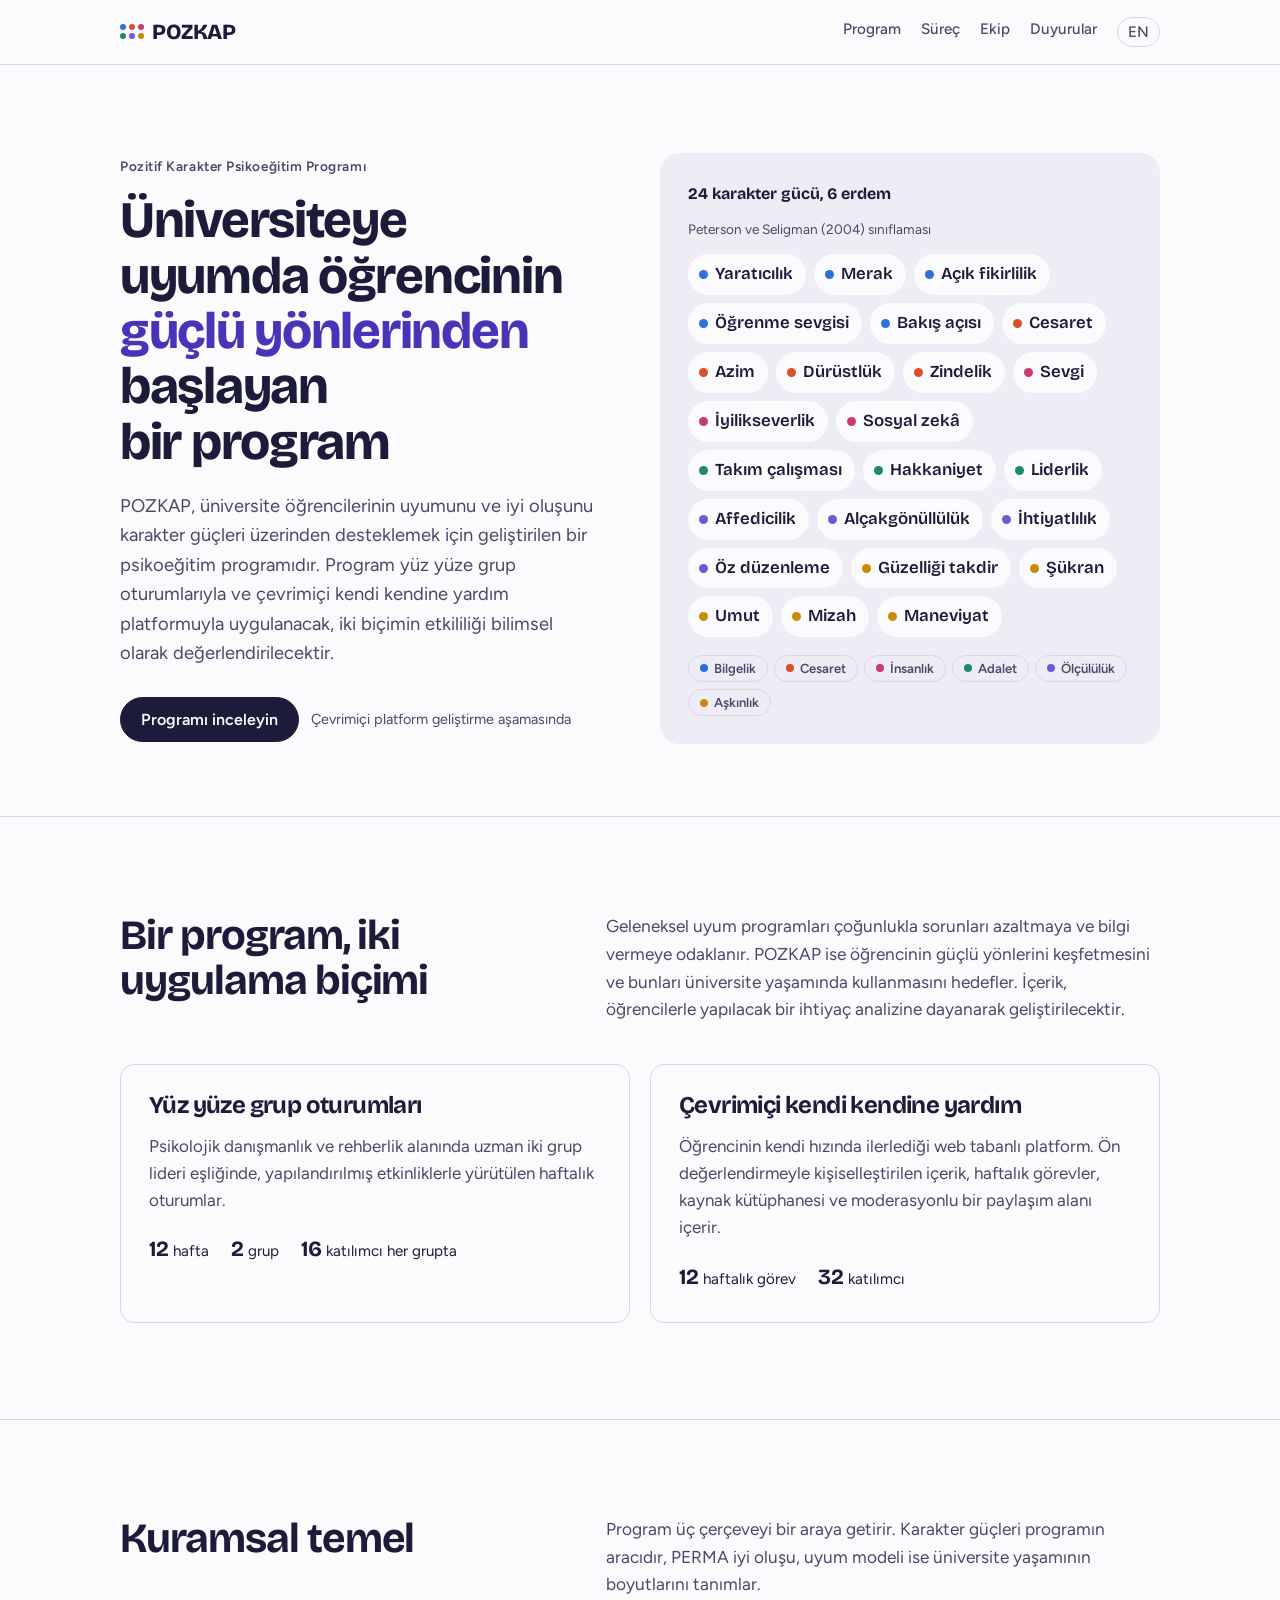
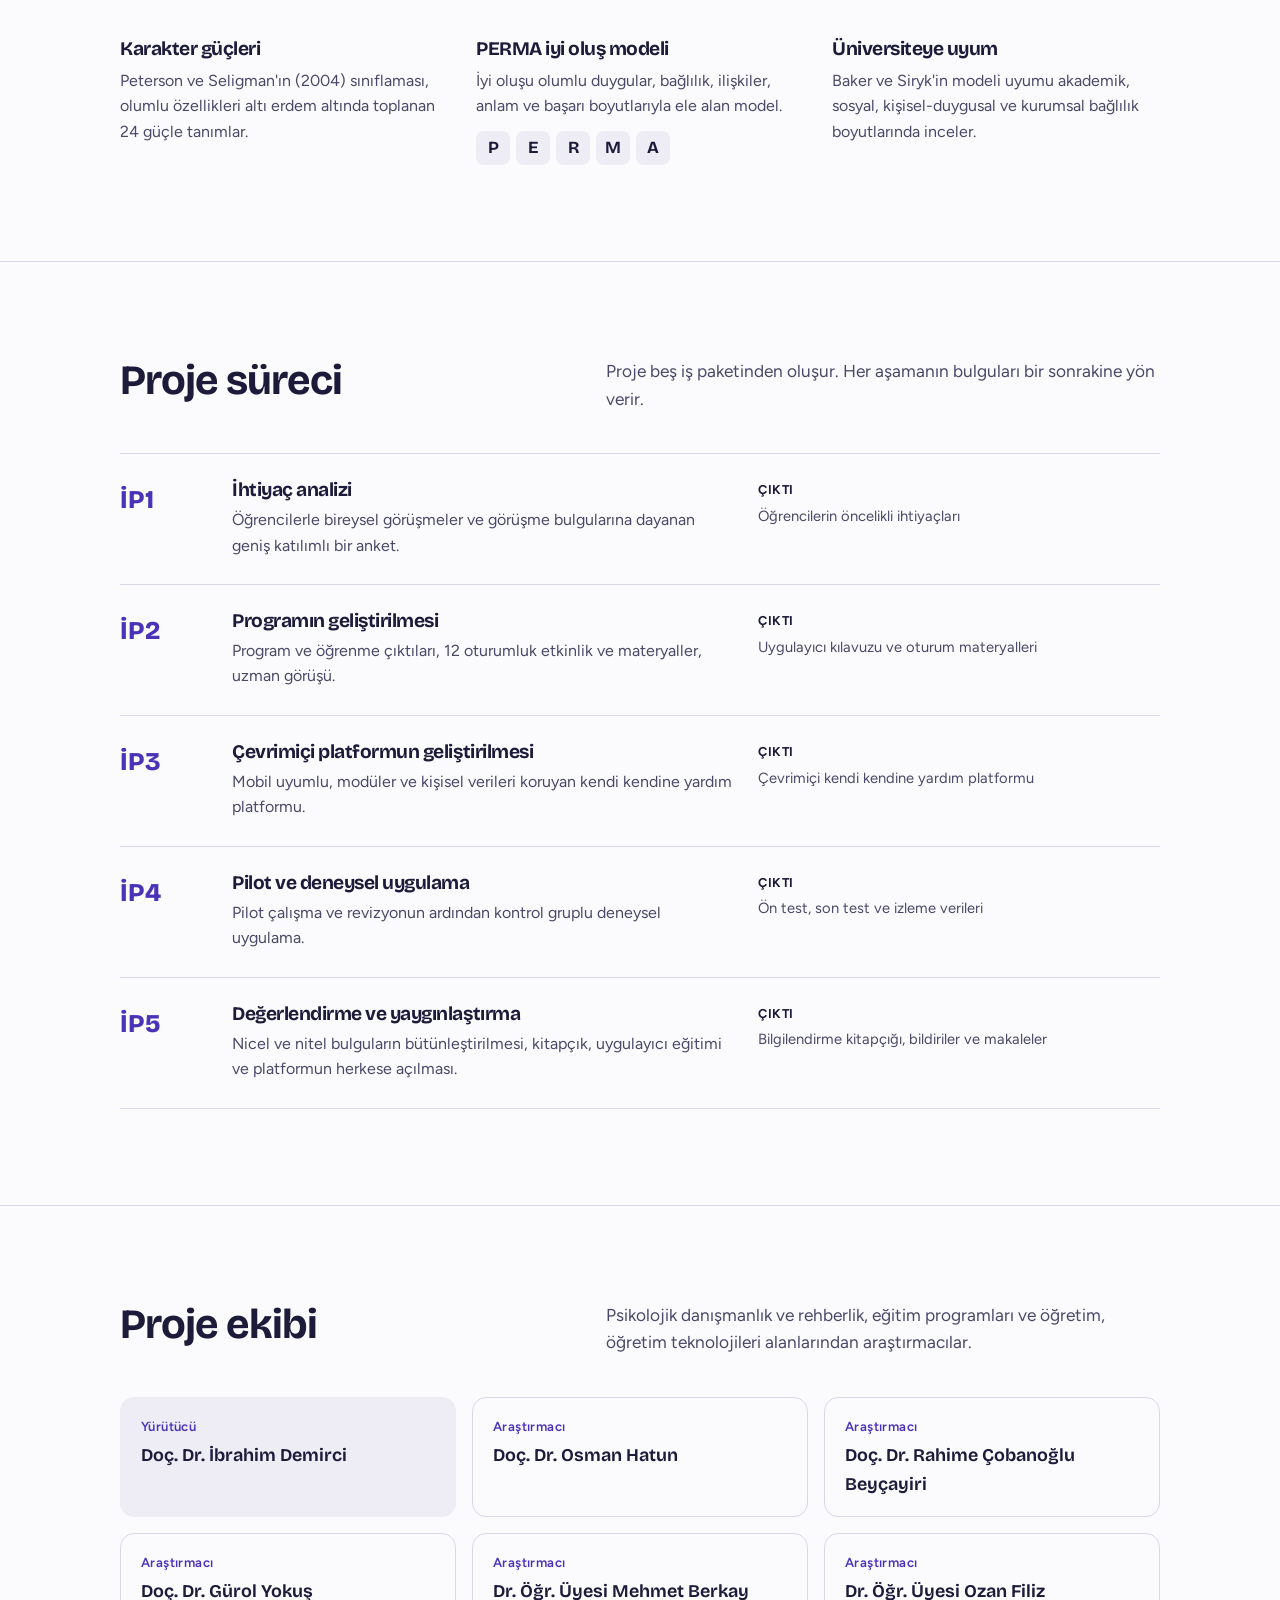
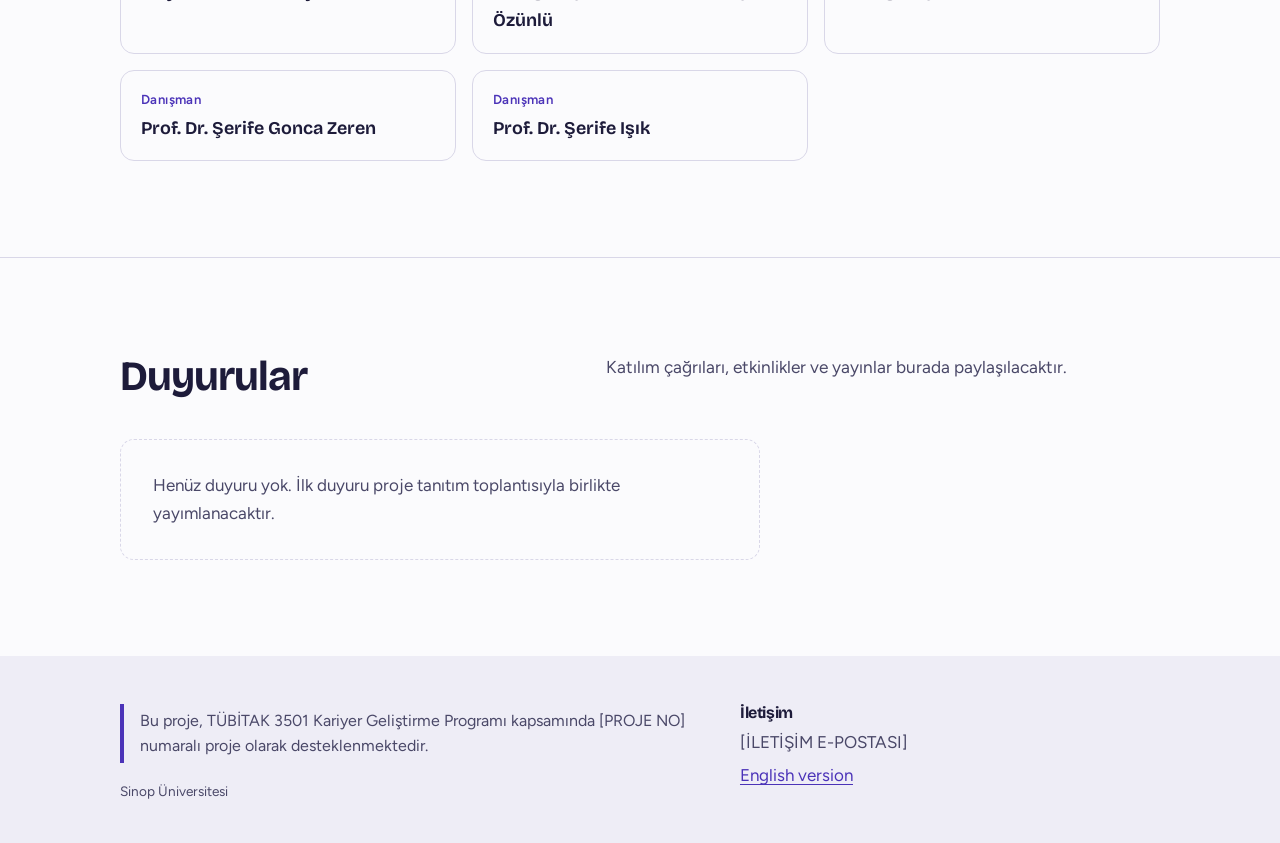
==== index.html @ 6af46ec8 "POZKAP tanıtım sitesi: ilk sürüm (TR ve EN) Co-Authored-By: Claude Opus 5.5 <noreply@anthropic.com>" ====
<!doctype html>
<html lang="tr">
<head>
<meta charset="utf-8">
<meta name="viewport" content="width=device-width, initial-scale=1">
<title>POZKAP | Pozitif Karakter Psikoeğitim Programı</title>
<meta name="description" content="Üniversite öğrencilerinin uyumunu ve iyi oluşunu karakter güçleriyle destekleyen, yüz yüze ve çevrimiçi uygulanan psikoeğitim programı. Sinop Üniversitesi, TÜBİTAK 3501 projesi.">
<link rel="alternate" hreflang="en" href="en/">
<link rel="preconnect" href="https://fonts.googleapis.com">
<link rel="preconnect" href="https://fonts.gstatic.com" crossorigin>
<link href="https://fonts.googleapis.com/css2?family=Bricolage+Grotesque:opsz,wght@12..96,500..800&family=Figtree:wght@400;500;600&display=swap" rel="stylesheet">
<link rel="stylesheet" href="style.css">
<link rel="icon" href="favicon.svg" type="image/svg+xml">
</head>
<body>
<a class="skip" href="#icerik">İçeriğe geç</a>

<header class="top">
  <div class="wrap">
    <a class="brand" href="#" aria-label="POZKAP ana sayfa">
      <span class="brand-dots" aria-hidden="true">
        <i style="background:var(--v-bilgelik)"></i><i style="background:var(--v-cesaret)"></i><i style="background:var(--v-insanlik)"></i>
        <i style="background:var(--v-adalet)"></i><i style="background:var(--v-olculuk)"></i><i style="background:var(--v-askinlik)"></i>
      </span>
      POZKAP
    </a>
    <nav aria-label="Ana menü">
      <a href="#program">Program</a>
      <a href="#surec" class="hide-sm">Süreç</a>
      <a href="#ekip">Ekip</a>
      <a href="#duyurular" class="hide-sm">Duyurular</a>
      <a class="lang" href="en/" lang="en" hreflang="en">EN</a>
    </nav>
  </div>
</header>

<main id="icerik">
  <section class="hero">
    <div class="wrap">
      <div>
        <p class="eyebrow">Pozitif Karakter Psikoeğitim Programı</p>
        <h1>Üniversiteye uyumda öğrencinin <em>güçlü yönlerinden</em> başlayan bir program</h1>
        <p class="lead">POZKAP, üniversite öğrencilerinin uyumunu ve iyi oluşunu karakter güçleri üzerinden desteklemek için geliştirilen bir psikoeğitim programıdır. Program yüz yüze grup oturumlarıyla ve çevrimiçi kendi kendine yardım platformuyla uygulanacak, iki biçimin etkililiği bilimsel olarak değerlendirilecektir.</p>
        <div class="cta-row">
          <a class="btn primary" href="#program">Programı inceleyin</a>
          <span class="status">Çevrimiçi platform geliştirme aşamasında</span>
        </div>
      </div>

      <figure class="strengths" aria-labelledby="guc-baslik">
        <div class="strengths-head">
          <strong id="guc-baslik">24 karakter gücü, 6 erdem</strong>
          <p>Peterson ve Seligman (2004) sınıflaması</p>
        </div>
        <ul class="field" id="field">
          <li class="bilgelik">Yaratıcılık</li><li class="bilgelik">Merak</li><li class="bilgelik">Açık fikirlilik</li><li class="bilgelik">Öğrenme sevgisi</li><li class="bilgelik">Bakış açısı</li>
          <li class="cesaret">Cesaret</li><li class="cesaret">Azim</li><li class="cesaret">Dürüstlük</li><li class="cesaret">Zindelik</li>
          <li class="insanlik">Sevgi</li><li class="insanlik">İyilikseverlik</li><li class="insanlik">Sosyal zekâ</li>
          <li class="adalet">Takım çalışması</li><li class="adalet">Hakkaniyet</li><li class="adalet">Liderlik</li>
          <li class="olculuk">Affedicilik</li><li class="olculuk">Alçakgönüllülük</li><li class="olculuk">İhtiyatlılık</li><li class="olculuk">Öz düzenleme</li>
          <li class="askinlik">Güzelliği takdir</li><li class="askinlik">Şükran</li><li class="askinlik">Umut</li><li class="askinlik">Mizah</li><li class="askinlik">Maneviyat</li>
        </ul>
        <ul class="virtues" aria-label="Erdeme göre vurgula">
          <li><button type="button" class="bilgelik" data-v="bilgelik" aria-pressed="false">Bilgelik</button></li>
          <li><button type="button" class="cesaret" data-v="cesaret" aria-pressed="false">Cesaret</button></li>
          <li><button type="button" class="insanlik" data-v="insanlik" aria-pressed="false">İnsanlık</button></li>
          <li><button type="button" class="adalet" data-v="adalet" aria-pressed="false">Adalet</button></li>
          <li><button type="button" class="olculuk" data-v="olculuk" aria-pressed="false">Ölçülülük</button></li>
          <li><button type="button" class="askinlik" data-v="askinlik" aria-pressed="false">Aşkınlık</button></li>
        </ul>
      </figure>
    </div>
  </section>

  <section class="section" id="program">
    <div class="wrap">
      <div class="section-head">
        <h2>Bir program, iki uygulama biçimi</h2>
        <p>Geleneksel uyum programları çoğunlukla sorunları azaltmaya ve bilgi vermeye odaklanır. POZKAP ise öğrencinin güçlü yönlerini keşfetmesini ve bunları üniversite yaşamında kullanmasını hedefler. İçerik, öğrencilerle yapılacak bir ihtiyaç analizine dayanarak geliştirilecektir.</p>
      </div>
      <div class="formats">
        <article class="format">
          <h3>Yüz yüze grup oturumları</h3>
          <p>Psikolojik danışmanlık ve rehberlik alanında uzman iki grup lideri eşliğinde, yapılandırılmış etkinliklerle yürütülen haftalık oturumlar.</p>
          <ul class="facts">
            <li><b>12</b>hafta</li>
            <li><b>2</b>grup</li>
            <li><b>16</b>katılımcı her grupta</li>
          </ul>
        </article>
        <article class="format">
          <h3>Çevrimiçi kendi kendine yardım</h3>
          <p>Öğrencinin kendi hızında ilerlediği web tabanlı platform. Ön değerlendirmeyle kişiselleştirilen içerik, haftalık görevler, kaynak kütüphanesi ve moderasyonlu bir paylaşım alanı içerir.</p>
          <ul class="facts">
            <li><b>12</b>haftalık görev</li>
            <li><b>32</b>katılımcı</li>
          </ul>
        </article>
      </div>
    </div>
  </section>

  <section class="section" id="temel">
    <div class="wrap">
      <div class="section-head">
        <h2>Kuramsal temel</h2>
        <p>Program üç çerçeveyi bir araya getirir. Karakter güçleri programın aracıdır, PERMA iyi oluşu, uyum modeli ise üniversite yaşamının boyutlarını tanımlar.</p>
      </div>
      <div class="basis">
        <div>
          <h3>Karakter güçleri</h3>
          <p>Peterson ve Seligman'ın (2004) sınıflaması, olumlu özellikleri altı erdem altında toplanan 24 güçle tanımlar.</p>
        </div>
        <div>
          <h3>PERMA iyi oluş modeli</h3>
          <p>İyi oluşu olumlu duygular, bağlılık, ilişkiler, anlam ve başarı boyutlarıyla ele alan model.</p>
          <div class="perma" aria-hidden="true"><span>P</span><span>E</span><span>R</span><span>M</span><span>A</span></div>
        </div>
        <div>
          <h3>Üniversiteye uyum</h3>
          <p>Baker ve Siryk'in modeli uyumu akademik, sosyal, kişisel-duygusal ve kurumsal bağlılık boyutlarında inceler.</p>
        </div>
      </div>
    </div>
  </section>

  <section class="section" id="surec">
    <div class="wrap">
      <div class="section-head">
        <h2>Proje süreci</h2>
        <p>Proje beş iş paketinden oluşur. Her aşamanın bulguları bir sonrakine yön verir.</p>
      </div>
      <ol class="steps">
        <li>
          <div><h3>İhtiyaç analizi</h3><p>Öğrencilerle bireysel görüşmeler ve görüşme bulgularına dayanan geniş katılımlı bir anket.</p></div>
          <p class="out"><b>ÇIKTI</b>Öğrencilerin öncelikli ihtiyaçları</p>
        </li>
        <li>
          <div><h3>Programın geliştirilmesi</h3><p>Program ve öğrenme çıktıları, 12 oturumluk etkinlik ve materyaller, uzman görüşü.</p></div>
          <p class="out"><b>ÇIKTI</b>Uygulayıcı kılavuzu ve oturum materyalleri</p>
        </li>
        <li>
          <div><h3>Çevrimiçi platformun geliştirilmesi</h3><p>Mobil uyumlu, modüler ve kişisel verileri koruyan kendi kendine yardım platformu.</p></div>
          <p class="out"><b>ÇIKTI</b>Çevrimiçi kendi kendine yardım platformu</p>
        </li>
        <li>
          <div><h3>Pilot ve deneysel uygulama</h3><p>Pilot çalışma ve revizyonun ardından kontrol gruplu deneysel uygulama.</p></div>
          <p class="out"><b>ÇIKTI</b>Ön test, son test ve izleme verileri</p>
        </li>
        <li>
          <div><h3>Değerlendirme ve yaygınlaştırma</h3><p>Nicel ve nitel bulguların bütünleştirilmesi, kitapçık, uygulayıcı eğitimi ve platformun herkese açılması.</p></div>
          <p class="out"><b>ÇIKTI</b>Bilgilendirme kitapçığı, bildiriler ve makaleler</p>
        </li>
      </ol>
    </div>
  </section>

  <section class="section" id="ekip">
    <div class="wrap">
      <div class="section-head">
        <h2>Proje ekibi</h2>
        <p>Psikolojik danışmanlık ve rehberlik, eğitim programları ve öğretim, öğretim teknolojileri alanlarından araştırmacılar.</p>
      </div>
      <ul class="team">
        <li class="lead-card"><div class="role">Yürütücü</div><div class="name">Doç. Dr. İbrahim Demirci</div></li>
        <li><div class="role">Araştırmacı</div><div class="name">Doç. Dr. Osman Hatun</div></li>
        <li><div class="role">Araştırmacı</div><div class="name">Doç. Dr. Rahime Çobanoğlu Beyçayiri</div></li>
        <li><div class="role">Araştırmacı</div><div class="name">Doç. Dr. Gürol Yokuş</div></li>
        <li><div class="role">Araştırmacı</div><div class="name">Dr. Öğr. Üyesi Mehmet Berkay Özünlü</div></li>
        <li><div class="role">Araştırmacı</div><div class="name">Dr. Öğr. Üyesi Ozan Filiz</div></li>
        <li><div class="role">Danışman</div><div class="name">Prof. Dr. Şerife Gonca Zeren</div></li>
        <li><div class="role">Danışman</div><div class="name">Prof. Dr. Şerife Işık</div></li>
      </ul>
    </div>
  </section>

  <section class="section" id="duyurular">
    <div class="wrap">
      <div class="section-head">
        <h2>Duyurular</h2>
        <p>Katılım çağrıları, etkinlikler ve yayınlar burada paylaşılacaktır.</p>
      </div>
      <div class="empty"><p>Henüz duyuru yok. İlk duyuru proje tanıtım toplantısıyla birlikte yayımlanacaktır.</p></div>
    </div>
  </section>
</main>

<footer class="foot">
  <div class="wrap">
    <div>
      <p class="support">Bu proje, TÜBİTAK 3501 Kariyer Geliştirme Programı kapsamında [PROJE NO] numaralı proje olarak desteklenmektedir.</p>
      <small>Sinop Üniversitesi</small>
    </div>
    <div>
      <h3>İletişim</h3>
      <p>[İLETİŞİM E-POSTASI]</p>
      <p><a href="en/" lang="en" hreflang="en">English version</a></p>
    </div>
  </div>
</footer>

<script src="site.js" defer></script>
</body>
</html>
---- style.css ----
/* POZKAP proje sitesi
   Renkler: altı erdem (Peterson ve Seligman, 2004) birer renk alır.
   Karakter güçleri alanında her güç kendi erdeminin rengini taşır. */

:root {
  --ink: #1d1b3a;
  --ink-soft: #4a4868;
  --paper: #fbfbfd;
  --panel: #eeedf6;
  --line: #d9d7e8;
  --accent: #4b33b8;

  --v-bilgelik: #2f6fdb;
  --v-cesaret: #d9502a;
  --v-insanlik: #c93a72;
  --v-adalet: #1f8a6b;
  --v-olculuk: #7457d1;
  --v-askinlik: #c98a0c;

  --display: "Bricolage Grotesque", system-ui, sans-serif;
  --body: "Figtree", system-ui, sans-serif;

  --wrap: 1120px;
  --gutter: clamp(16px, 4vw, 40px);
  --radius: 14px;
}

@media (prefers-color-scheme: dark) {
  :root:not([data-theme="light"]) {
    --ink: #ecebf7;
    --ink-soft: #b6b4cf;
    --paper: #14132a;
    --panel: #1e1d3a;
    --line: #34325a;
    --accent: #a897ff;
    --v-bilgelik: #6fa0ff;
    --v-cesaret: #ff8a63;
    --v-insanlik: #ff7aab;
    --v-adalet: #4cc9a2;
    --v-olculuk: #a990ff;
    --v-askinlik: #f2bb45;
  }
}

* { box-sizing: border-box; }
html { scroll-behavior: smooth; }
@media (prefers-reduced-motion: reduce) { html { scroll-behavior: auto; } }

body {
  margin: 0;
  background: var(--paper);
  color: var(--ink);
  font-family: var(--body);
  font-size: 1.0625rem;
  line-height: 1.6;
  -webkit-font-smoothing: antialiased;
}

a { color: var(--accent); text-underline-offset: 3px; }
a:focus-visible, button:focus-visible, [tabindex]:focus-visible {
  outline: 3px solid var(--accent);
  outline-offset: 3px;
  border-radius: 6px;
}

.wrap { max-width: var(--wrap); margin: 0 auto; padding: 0 var(--gutter); }

.skip {
  position: absolute; left: -9999px; top: 8px;
  background: var(--ink); color: var(--paper); padding: 8px 14px; border-radius: 8px;
}
.skip:focus { left: 8px; z-index: 10; }

/* Üst bar */
.top {
  position: sticky; top: 0; z-index: 5;
  background: color-mix(in srgb, var(--paper) 88%, transparent);
  backdrop-filter: blur(10px);
  border-bottom: 1px solid var(--line);
}
.top .wrap { display: flex; align-items: center; gap: 24px; min-height: 64px; }
.brand {
  font-family: var(--display); font-weight: 800; font-size: 1.35rem;
  letter-spacing: -0.02em; color: var(--ink); text-decoration: none;
  display: flex; align-items: center; gap: 8px;
}
.brand-dots { display: inline-grid; grid-template-columns: repeat(3, 6px); gap: 3px; }
.brand-dots i { width: 6px; height: 6px; border-radius: 50%; display: block; }
.top nav { margin-left: auto; display: flex; gap: 20px; flex-wrap: wrap; }
.top nav a { color: var(--ink-soft); text-decoration: none; font-size: 0.95rem; font-weight: 500; }
.top nav a:hover { color: var(--ink); }
.lang {
  border: 1px solid var(--line); border-radius: 999px; padding: 2px 10px;
  font-size: 0.85rem; font-weight: 600; color: var(--ink); text-decoration: none;
}
@media (max-width: 760px) {
  .top nav .hide-sm { display: none; }
  .top .wrap { gap: 12px; }
  .top nav { gap: 14px; }
}

/* Giriş */
.hero { padding: clamp(40px, 7vw, 88px) 0 clamp(40px, 6vw, 72px); }
.hero .wrap {
  display: grid; grid-template-columns: minmax(0, 1fr) minmax(0, 1.05fr);
  gap: clamp(32px, 5vw, 64px); align-items: center;
}
@media (max-width: 900px) { .hero .wrap { grid-template-columns: 1fr; } }

.eyebrow {
  font-size: 0.85rem; font-weight: 600; letter-spacing: 0.04em;
  color: var(--ink-soft); margin: 0 0 16px;
}
h1, h2, h3 { font-family: var(--display); letter-spacing: -0.025em; line-height: 1.08; margin: 0; }
h1 { font-size: clamp(2.1rem, 4vw, 3.4rem); font-weight: 750; text-wrap: balance; }
h2 { text-wrap: balance; }
h1 em { font-style: normal; color: var(--accent); }
.lead { font-size: 1.15rem; color: var(--ink-soft); margin: 22px 0 28px; max-width: 34em; }

.cta-row { display: flex; gap: 12px; flex-wrap: wrap; align-items: center; }
.btn {
  display: inline-flex; align-items: center; gap: 8px;
  font: 600 1rem var(--body); padding: 12px 20px; border-radius: 999px;
  text-decoration: none; border: 1.5px solid var(--ink); color: var(--ink); background: transparent;
}
.btn.primary { background: var(--ink); color: var(--paper); }
.btn.primary:hover { background: var(--accent); border-color: var(--accent); }
.btn.ghost:hover { border-color: var(--accent); color: var(--accent); }
.status { font-size: 0.9rem; color: var(--ink-soft); }

/* İmza: 24 karakter gücü alanı */
.strengths {
  background: var(--panel); border-radius: calc(var(--radius) + 6px);
  padding: clamp(18px, 3vw, 28px);
  margin: 0;
}
@media (max-width: 520px) {
  .field { gap: 6px; }
  .field li { font-size: 0.86rem; padding: 4px 10px 4px 8px; }
}
.strengths-head {
  display: flex; justify-content: space-between; align-items: baseline; gap: 12px;
  margin-bottom: 14px; flex-wrap: wrap;
}
.strengths-head p { margin: 0; font-size: 0.85rem; color: var(--ink-soft); }
.strengths-head strong { font-family: var(--display); font-size: 1rem; color: var(--ink); }

.field { display: flex; flex-wrap: wrap; gap: 8px; list-style: none; padding: 0; margin: 0; }
.field li {
  --c: var(--ink);
  font-family: var(--display); font-weight: 600;
  font-size: clamp(0.92rem, 1.5vw, 1.05rem);
  padding: 6px 12px 6px 10px; border-radius: 999px;
  background: var(--paper); border: 1.5px solid transparent;
  display: inline-flex; align-items: center; gap: 7px;
  transition: opacity .25s ease, border-color .25s ease, transform .25s ease;
}
.field li::before {
  content: ""; width: 9px; height: 9px; border-radius: 50%; background: var(--c); flex: none;
}
.field[data-active] li { opacity: .28; }
.field[data-active] li.on { opacity: 1; border-color: var(--c); transform: translateY(-1px); }
@media (prefers-reduced-motion: reduce) { .field li { transition: none; } }

.virtues { display: flex; flex-wrap: wrap; gap: 6px; margin: 16px 0 0; padding: 0; list-style: none; }
.virtues button {
  --c: var(--ink);
  font: 600 0.82rem var(--body); color: var(--ink-soft);
  background: transparent; border: 1px solid var(--line); border-radius: 999px;
  padding: 5px 11px; cursor: pointer; display: inline-flex; align-items: center; gap: 6px;
}
.virtues button::before { content: ""; width: 8px; height: 8px; border-radius: 50%; background: var(--c); }
.virtues button[aria-pressed="true"] { color: var(--ink); border-color: var(--c); }

.bilgelik { --c: var(--v-bilgelik) !important; }
.cesaret { --c: var(--v-cesaret) !important; }
.insanlik { --c: var(--v-insanlik) !important; }
.adalet { --c: var(--v-adalet) !important; }
.olculuk { --c: var(--v-olculuk) !important; }
.askinlik { --c: var(--v-askinlik) !important; }

/* Bölümler */
.section { padding: clamp(56px, 8vw, 96px) 0; border-top: 1px solid var(--line); }
.section-head { display: grid; grid-template-columns: minmax(0, 0.9fr) minmax(0, 1.1fr); gap: 32px; margin-bottom: 40px; }
@media (max-width: 820px) { .section-head { grid-template-columns: 1fr; gap: 14px; } }
h2 { font-size: clamp(1.8rem, 3.4vw, 2.6rem); font-weight: 700; }
.section-head p { margin: 0; color: var(--ink-soft); font-size: 1.08rem; }

/* İki biçim */
.formats { display: grid; grid-template-columns: repeat(2, minmax(0, 1fr)); gap: 20px; }
@media (max-width: 720px) { .formats { grid-template-columns: 1fr; } }
.format {
  border: 1.5px solid var(--line); border-radius: var(--radius); padding: 28px;
  display: flex; flex-direction: column; gap: 14px;
}
.format h3 { font-size: 1.5rem; }
.format p { margin: 0; color: var(--ink-soft); }
.facts { display: flex; flex-wrap: wrap; gap: 8px 22px; margin: 4px 0 0; padding: 0; list-style: none; }
.facts li { font-size: 0.95rem; }
.facts b { font-family: var(--display); font-size: 1.35rem; margin-right: 4px; }

/* Kuramsal temel */
.basis { display: grid; grid-template-columns: repeat(3, minmax(0, 1fr)); gap: 28px; }
@media (max-width: 820px) { .basis { grid-template-columns: 1fr; } }
.basis h3 { font-size: 1.2rem; margin-bottom: 8px; }
.basis p { margin: 0; color: var(--ink-soft); font-size: 1rem; }
.perma { display: flex; gap: 6px; margin-top: 12px; }
.perma span {
  font-family: var(--display); font-weight: 700; width: 34px; height: 34px;
  border-radius: 8px; display: grid; place-items: center;
  background: var(--panel); color: var(--ink);
}

/* Süreç: iş paketleri sıralıdır, numara gerçek sırayı gösterir */
.steps { list-style: none; margin: 0; padding: 0; counter-reset: wp; }
.steps li {
  counter-increment: wp;
  display: grid; grid-template-columns: 88px minmax(0, 1fr) minmax(0, 0.8fr);
  gap: 24px; padding: 26px 0; border-top: 1px solid var(--line); align-items: start;
}
.steps li:last-child { border-bottom: 1px solid var(--line); }
.steps li::before {
  content: "İP" counter(wp);
  font-family: var(--display); font-weight: 800; font-size: 1.6rem; color: var(--accent);
}
:lang(en) .steps li::before { content: "WP" counter(wp); }
.steps h3 { font-size: 1.2rem; margin-bottom: 6px; }
.steps p { margin: 0; color: var(--ink-soft); font-size: 1rem; }
.steps .out { font-size: 0.92rem; color: var(--ink-soft); }
.steps .out b { display: block; color: var(--ink); font-size: 0.8rem; letter-spacing: .04em; margin-bottom: 4px; }
@media (max-width: 820px) {
  .steps li { grid-template-columns: 56px minmax(0, 1fr); }
  .steps li::before { font-size: 1.25rem; }
  .steps .out { grid-column: 2; }
}

/* Ekip */
.team { display: grid; grid-template-columns: repeat(3, minmax(0, 1fr)); gap: 16px; list-style: none; padding: 0; margin: 0; }
@media (max-width: 900px) { .team { grid-template-columns: repeat(2, minmax(0, 1fr)); } }
@media (max-width: 520px) { .team { grid-template-columns: 1fr; } }
.team li { border: 1.5px solid var(--line); border-radius: var(--radius); padding: 18px 20px; }
.team .role { font-size: 0.82rem; font-weight: 600; color: var(--accent); letter-spacing: .03em; }
.team .name { font-family: var(--display); font-weight: 650; font-size: 1.12rem; margin-top: 4px; }
.team li.lead-card { background: var(--panel); border-color: transparent; }

/* Duyurular */
.empty {
  border: 1.5px dashed var(--line); border-radius: var(--radius);
  padding: 32px; color: var(--ink-soft); max-width: 640px;
}
.empty p { margin: 0; }

/* Alt bilgi */
.foot { background: var(--panel); padding: 48px 0 40px; margin-top: 0; }
.foot .wrap { display: grid; grid-template-columns: minmax(0, 1.4fr) minmax(0, 1fr); gap: 32px; }
@media (max-width: 760px) { .foot .wrap { grid-template-columns: 1fr; } }
.support {
  font-size: 1rem; border-left: 4px solid var(--accent); padding: 4px 0 4px 16px; margin: 0;
}
.foot small { color: var(--ink-soft); display: block; margin-top: 18px; font-size: 0.85rem; }
.foot h3 { font-size: 1rem; margin-bottom: 8px; }
.foot p { margin: 0 0 6px; color: var(--ink-soft); }
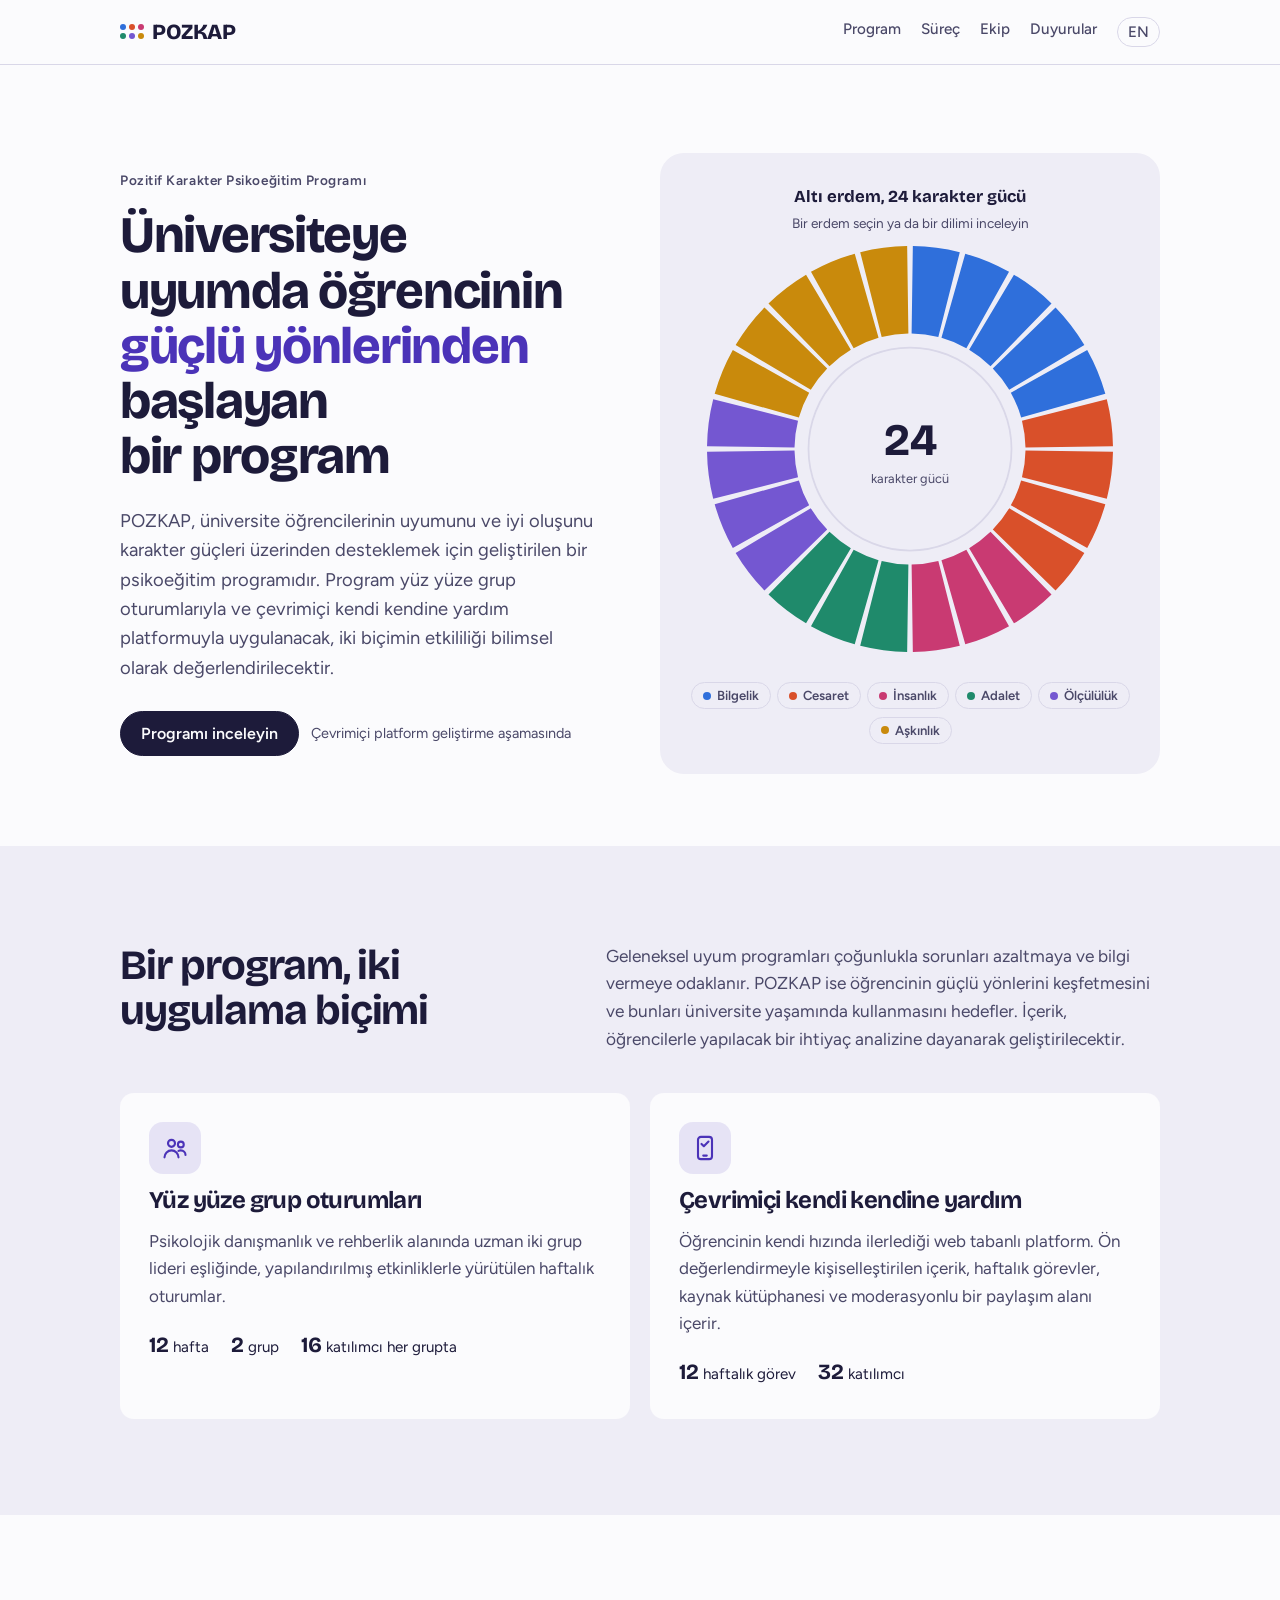
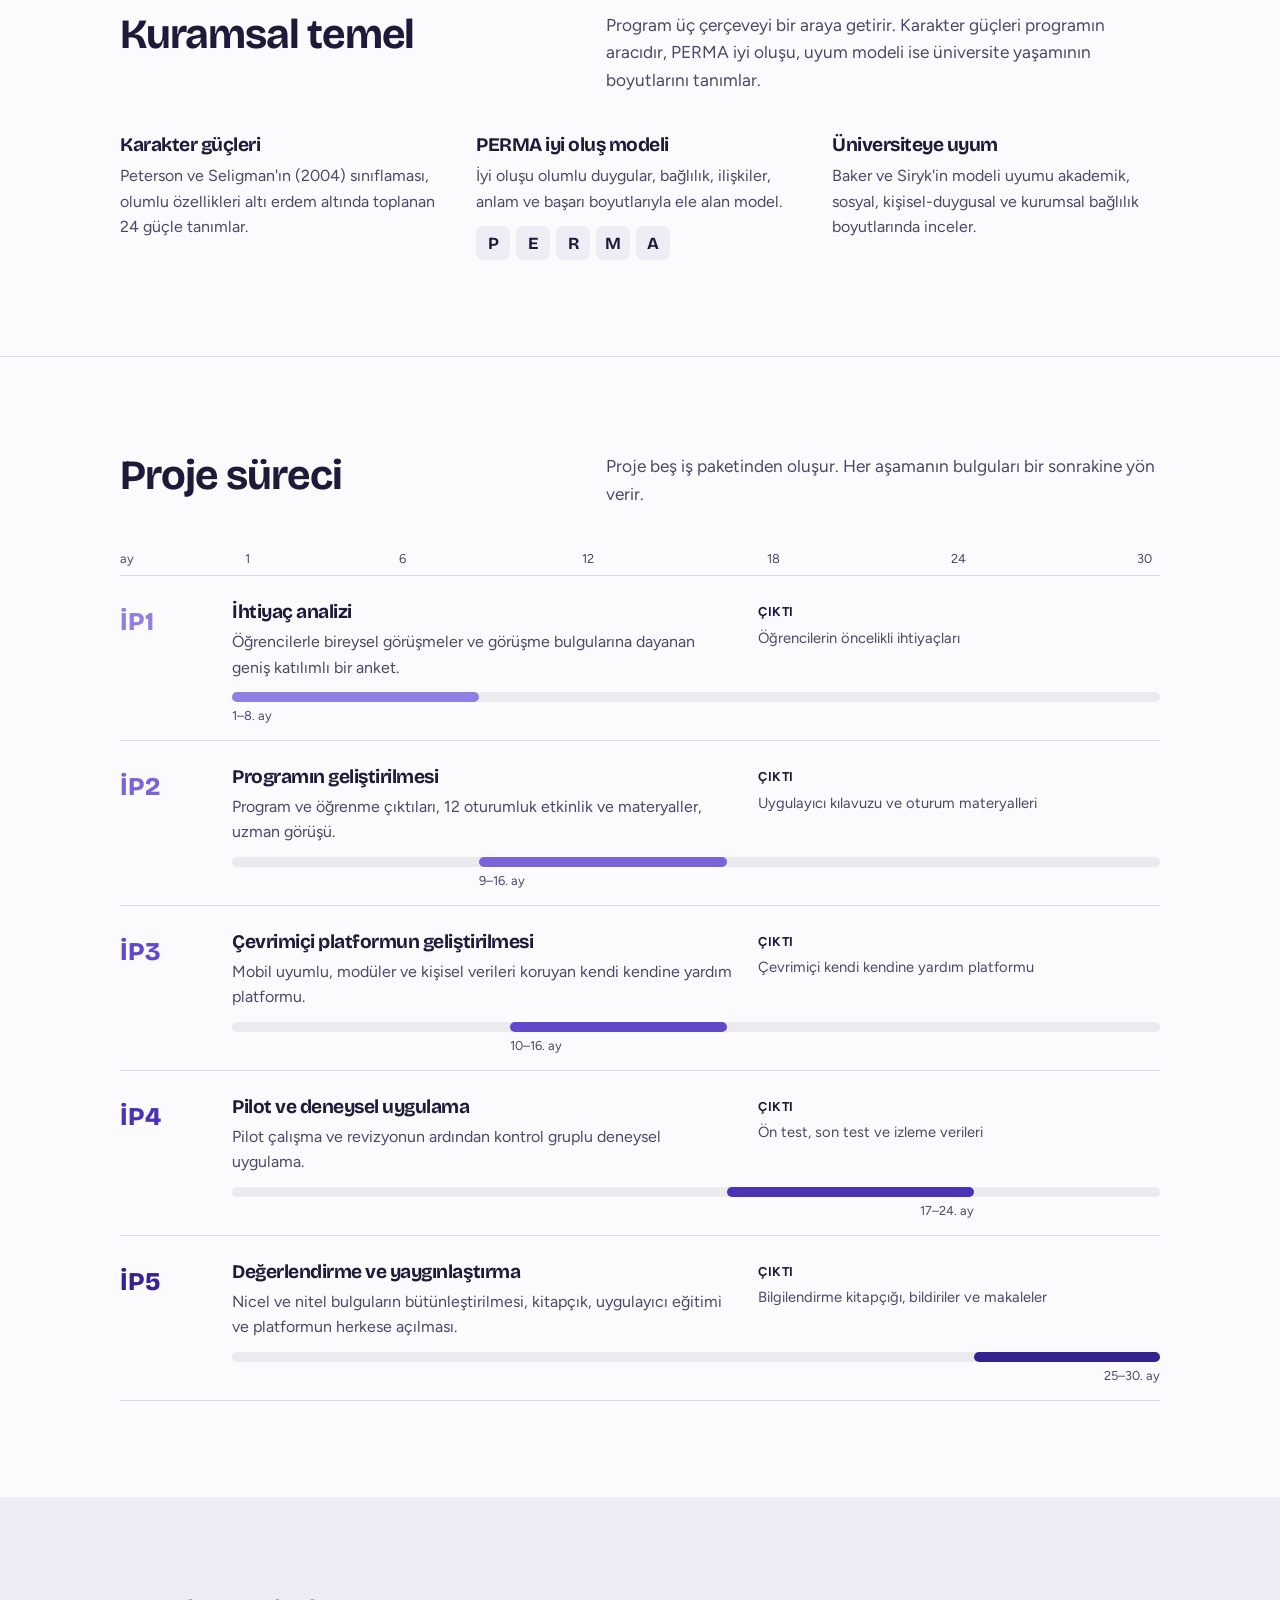
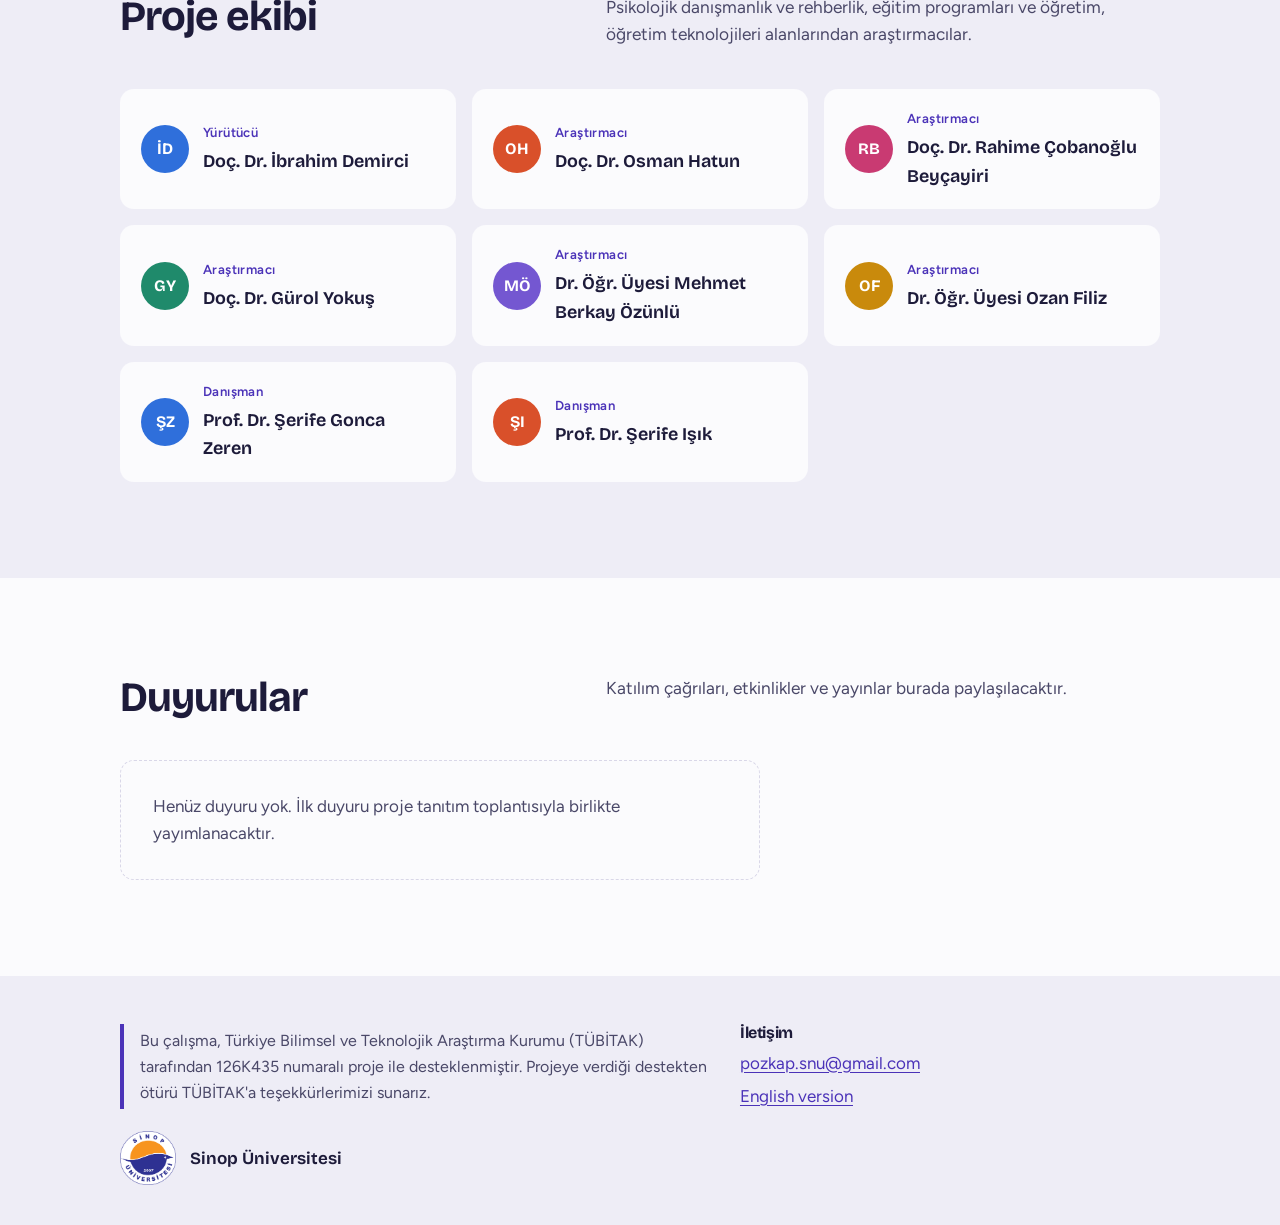
==== commit c2567996: "Görsel iyileştirmeler: güç çarkı, zaman çizelgesi, avatarlar, logo, paylaşım görseli Sözleşmedeki de" ====
--- a/index.html
+++ b/index.html
@@ -2,14 +2,23 @@
 <html lang="tr">
 <head>
 <meta charset="utf-8">
+<script>document.documentElement.classList.add("js")</script>
 <meta name="viewport" content="width=device-width, initial-scale=1">
 <title>POZKAP | Pozitif Karakter Psikoeğitim Programı</title>
 <meta name="description" content="Üniversite öğrencilerinin uyumunu ve iyi oluşunu karakter güçleriyle destekleyen, yüz yüze ve çevrimiçi uygulanan psikoeğitim programı. Sinop Üniversitesi, TÜBİTAK 3501 projesi.">
+<meta property="og:description" content="Üniversite öğrencilerinin uyumunu ve iyi oluşunu karakter güçleriyle destekleyen, yüz yüze ve çevrimiçi uygulanan psikoeğitim programı. Sinop Üniversitesi, TÜBİTAK 3501 projesi.">
 <link rel="alternate" hreflang="en" href="en/">
 <link rel="preconnect" href="https://fonts.googleapis.com">
 <link rel="preconnect" href="https://fonts.gstatic.com" crossorigin>
 <link href="https://fonts.googleapis.com/css2?family=Bricolage+Grotesque:opsz,wght@12..96,500..800&family=Figtree:wght@400;500;600&display=swap" rel="stylesheet">
 <link rel="stylesheet" href="style.css">
+<meta name="theme-color" content="#fbfbfd" media="(prefers-color-scheme: light)">
+<meta name="theme-color" content="#14132a" media="(prefers-color-scheme: dark)">
+<meta property="og:type" content="website">
+<meta property="og:title" content="POZKAP | Pozitif Karakter Psikoeğitim Programı">
+<meta property="og:url" content="https://pozkap.github.io/">
+<meta property="og:image" content="https://pozkap.github.io/assets/og.png">
+<meta name="twitter:card" content="summary_large_image">
 <link rel="icon" href="favicon.svg" type="image/svg+xml">
 </head>
 <body>
@@ -49,9 +58,10 @@
 
       <figure class="strengths" aria-labelledby="guc-baslik">
         <div class="strengths-head">
-          <strong id="guc-baslik">24 karakter gücü, 6 erdem</strong>
-          <p>Peterson ve Seligman (2004) sınıflaması</p>
-        </div>
+          <strong id="guc-baslik">Altı erdem, 24 karakter gücü</strong>
+          <p>Bir erdem seçin ya da bir dilimi inceleyin</p>
+        </div>
+        <div class="wheel-wrap"><div class="wheel-center" aria-live="polite"><b class="big">24</b><span>karakter gücü</span></div></div>
         <ul class="field" id="field">
           <li class="bilgelik">Yaratıcılık</li><li class="bilgelik">Merak</li><li class="bilgelik">Açık fikirlilik</li><li class="bilgelik">Öğrenme sevgisi</li><li class="bilgelik">Bakış açısı</li>
           <li class="cesaret">Cesaret</li><li class="cesaret">Azim</li><li class="cesaret">Dürüstlük</li><li class="cesaret">Zindelik</li>
@@ -72,14 +82,15 @@
     </div>
   </section>
 
-  <section class="section" id="program">
-    <div class="wrap">
-      <div class="section-head">
+  <section class="section tint" id="program">
+    <div class="wrap">
+      <div class="section-head reveal">
         <h2>Bir program, iki uygulama biçimi</h2>
         <p>Geleneksel uyum programları çoğunlukla sorunları azaltmaya ve bilgi vermeye odaklanır. POZKAP ise öğrencinin güçlü yönlerini keşfetmesini ve bunları üniversite yaşamında kullanmasını hedefler. İçerik, öğrencilerle yapılacak bir ihtiyaç analizine dayanarak geliştirilecektir.</p>
       </div>
-      <div class="formats">
+      <div class="formats reveal">
         <article class="format">
+          <div class="format-icon" aria-hidden="true"><svg viewBox="0 0 24 24" fill="none" stroke="currentColor" stroke-width="1.8" stroke-linecap="round" stroke-linejoin="round"><circle cx="9" cy="8" r="3"/><circle cx="17" cy="9" r="2.5"/><path d="M3 20c0-3.3 2.7-6 6-6s6 2.7 6 6"/><path d="M15 14.5c.6-.3 1.3-.5 2-.5 2.2 0 4 1.8 4 4"/></svg></div>
           <h3>Yüz yüze grup oturumları</h3>
           <p>Psikolojik danışmanlık ve rehberlik alanında uzman iki grup lideri eşliğinde, yapılandırılmış etkinliklerle yürütülen haftalık oturumlar.</p>
           <ul class="facts">
@@ -89,6 +100,7 @@
           </ul>
         </article>
         <article class="format">
+          <div class="format-icon" aria-hidden="true"><svg viewBox="0 0 24 24" fill="none" stroke="currentColor" stroke-width="1.8" stroke-linecap="round" stroke-linejoin="round"><rect x="6" y="2.5" width="12" height="19" rx="2.5"/><path d="M10.5 18.5h3"/><path d="M9 8.5l2 2 4-4"/></svg></div>
           <h3>Çevrimiçi kendi kendine yardım</h3>
           <p>Öğrencinin kendi hızında ilerlediği web tabanlı platform. Ön değerlendirmeyle kişiselleştirilen içerik, haftalık görevler, kaynak kütüphanesi ve moderasyonlu bir paylaşım alanı içerir.</p>
           <ul class="facts">
@@ -102,11 +114,11 @@
 
   <section class="section" id="temel">
     <div class="wrap">
-      <div class="section-head">
+      <div class="section-head reveal">
         <h2>Kuramsal temel</h2>
         <p>Program üç çerçeveyi bir araya getirir. Karakter güçleri programın aracıdır, PERMA iyi oluşu, uyum modeli ise üniversite yaşamının boyutlarını tanımlar.</p>
       </div>
-      <div class="basis">
+      <div class="basis reveal">
         <div>
           <h3>Karakter güçleri</h3>
           <p>Peterson ve Seligman'ın (2004) sınıflaması, olumlu özellikleri altı erdem altında toplanan 24 güçle tanımlar.</p>
@@ -126,57 +138,63 @@
 
   <section class="section" id="surec">
     <div class="wrap">
-      <div class="section-head">
+      <div class="section-head reveal">
         <h2>Proje süreci</h2>
         <p>Proje beş iş paketinden oluşur. Her aşamanın bulguları bir sonrakine yön verir.</p>
       </div>
+      <div class="months" aria-hidden="true"><span>ay</span><div class="scale"><span style="left:1.67%">1</span><span style="left:18.33%">6</span><span style="left:38.33%">12</span><span style="left:58.33%">18</span><span style="left:78.33%">24</span><span style="left:98.33%">30</span></div></div>
       <ol class="steps">
-        <li>
+        <li class="reveal">
           <div><h3>İhtiyaç analizi</h3><p>Öğrencilerle bireysel görüşmeler ve görüşme bulgularına dayanan geniş katılımlı bir anket.</p></div>
           <p class="out"><b>ÇIKTI</b>Öğrencilerin öncelikli ihtiyaçları</p>
-        </li>
-        <li>
+          <div class="bar" style="--s:1;--e:8"><i></i><em>1–8. ay</em></div>
+        </li>
+        <li class="reveal">
           <div><h3>Programın geliştirilmesi</h3><p>Program ve öğrenme çıktıları, 12 oturumluk etkinlik ve materyaller, uzman görüşü.</p></div>
           <p class="out"><b>ÇIKTI</b>Uygulayıcı kılavuzu ve oturum materyalleri</p>
-        </li>
-        <li>
+          <div class="bar" style="--s:9;--e:16"><i></i><em>9–16. ay</em></div>
+        </li>
+        <li class="reveal">
           <div><h3>Çevrimiçi platformun geliştirilmesi</h3><p>Mobil uyumlu, modüler ve kişisel verileri koruyan kendi kendine yardım platformu.</p></div>
           <p class="out"><b>ÇIKTI</b>Çevrimiçi kendi kendine yardım platformu</p>
-        </li>
-        <li>
+          <div class="bar" style="--s:10;--e:16"><i></i><em>10–16. ay</em></div>
+        </li>
+        <li class="reveal">
           <div><h3>Pilot ve deneysel uygulama</h3><p>Pilot çalışma ve revizyonun ardından kontrol gruplu deneysel uygulama.</p></div>
           <p class="out"><b>ÇIKTI</b>Ön test, son test ve izleme verileri</p>
-        </li>
-        <li>
+          <div class="bar end" style="--s:17;--e:24"><i></i><em>17–24. ay</em></div>
+        </li>
+        <li class="reveal">
           <div><h3>Değerlendirme ve yaygınlaştırma</h3><p>Nicel ve nitel bulguların bütünleştirilmesi, kitapçık, uygulayıcı eğitimi ve platformun herkese açılması.</p></div>
           <p class="out"><b>ÇIKTI</b>Bilgilendirme kitapçığı, bildiriler ve makaleler</p>
+          <div class="bar end" style="--s:25;--e:30"><i></i><em>25–30. ay</em></div>
         </li>
       </ol>
     </div>
   </section>
 
-  <section class="section" id="ekip">
-    <div class="wrap">
-      <div class="section-head">
+  <section class="section tint" id="ekip">
+    <div class="wrap">
+      <div class="section-head reveal">
         <h2>Proje ekibi</h2>
         <p>Psikolojik danışmanlık ve rehberlik, eğitim programları ve öğretim, öğretim teknolojileri alanlarından araştırmacılar.</p>
       </div>
-      <ul class="team">
-        <li class="lead-card"><div class="role">Yürütücü</div><div class="name">Doç. Dr. İbrahim Demirci</div></li>
-        <li><div class="role">Araştırmacı</div><div class="name">Doç. Dr. Osman Hatun</div></li>
-        <li><div class="role">Araştırmacı</div><div class="name">Doç. Dr. Rahime Çobanoğlu Beyçayiri</div></li>
-        <li><div class="role">Araştırmacı</div><div class="name">Doç. Dr. Gürol Yokuş</div></li>
-        <li><div class="role">Araştırmacı</div><div class="name">Dr. Öğr. Üyesi Mehmet Berkay Özünlü</div></li>
-        <li><div class="role">Araştırmacı</div><div class="name">Dr. Öğr. Üyesi Ozan Filiz</div></li>
-        <li><div class="role">Danışman</div><div class="name">Prof. Dr. Şerife Gonca Zeren</div></li>
-        <li><div class="role">Danışman</div><div class="name">Prof. Dr. Şerife Işık</div></li>
+      <ul class="team reveal">
+        <li class="lead-card"><span class="avatar" aria-hidden="true">İD</span><div><div class="role">Yürütücü</div><div class="name">Doç. Dr. İbrahim Demirci</div></div></li>
+        <li><span class="avatar" aria-hidden="true">OH</span><div><div class="role">Araştırmacı</div><div class="name">Doç. Dr. Osman Hatun</div></div></li>
+        <li><span class="avatar" aria-hidden="true">RB</span><div><div class="role">Araştırmacı</div><div class="name">Doç. Dr. Rahime Çobanoğlu Beyçayiri</div></div></li>
+        <li><span class="avatar" aria-hidden="true">GY</span><div><div class="role">Araştırmacı</div><div class="name">Doç. Dr. Gürol Yokuş</div></div></li>
+        <li><span class="avatar" aria-hidden="true">MÖ</span><div><div class="role">Araştırmacı</div><div class="name">Dr. Öğr. Üyesi Mehmet Berkay Özünlü</div></div></li>
+        <li><span class="avatar" aria-hidden="true">OF</span><div><div class="role">Araştırmacı</div><div class="name">Dr. Öğr. Üyesi Ozan Filiz</div></div></li>
+        <li><span class="avatar" aria-hidden="true">ŞZ</span><div><div class="role">Danışman</div><div class="name">Prof. Dr. Şerife Gonca Zeren</div></div></li>
+        <li><span class="avatar" aria-hidden="true">ŞI</span><div><div class="role">Danışman</div><div class="name">Prof. Dr. Şerife Işık</div></div></li>
       </ul>
     </div>
   </section>
 
   <section class="section" id="duyurular">
     <div class="wrap">
-      <div class="section-head">
+      <div class="section-head reveal">
         <h2>Duyurular</h2>
         <p>Katılım çağrıları, etkinlikler ve yayınlar burada paylaşılacaktır.</p>
       </div>
@@ -188,12 +206,12 @@
 <footer class="foot">
   <div class="wrap">
     <div>
-      <p class="support">Bu proje, TÜBİTAK 3501 Kariyer Geliştirme Programı kapsamında [PROJE NO] numaralı proje olarak desteklenmektedir.</p>
-      <small>Sinop Üniversitesi</small>
+      <p class="support">Bu çalışma, Türkiye Bilimsel ve Teknolojik Araştırma Kurumu (TÜBİTAK) tarafından 126K435 numaralı proje ile desteklenmiştir. Projeye verdiği destekten ötürü TÜBİTAK'a teşekkürlerimizi sunarız.</p>
+      <div class="org"><img src="assets/sinop-universitesi.png" alt="Sinop Üniversitesi logosu" width="56" height="54"><span>Sinop Üniversitesi</span></div>
     </div>
     <div>
       <h3>İletişim</h3>
-      <p>[İLETİŞİM E-POSTASI]</p>
+      <p><a href="mailto:pozkap.snu@gmail.com">pozkap.snu@gmail.com</a></p>
       <p><a href="en/" lang="en" hreflang="en">English version</a></p>
     </div>
   </div>
--- a/style.css
+++ b/style.css
@@ -128,41 +128,48 @@
 .btn.ghost:hover { border-color: var(--accent); color: var(--accent); }
 .status { font-size: 0.9rem; color: var(--ink-soft); }
 
-/* İmza: 24 karakter gücü alanı */
+/* İmza: 24 karakter gücü çarkı. JS yoksa güçler etiket listesi olarak görünür. */
 .strengths {
-  background: var(--panel); border-radius: calc(var(--radius) + 6px);
-  padding: clamp(18px, 3vw, 28px);
-  margin: 0;
-}
-@media (max-width: 520px) {
-  .field { gap: 6px; }
-  .field li { font-size: 0.86rem; padding: 4px 10px 4px 8px; }
-}
-.strengths-head {
-  display: flex; justify-content: space-between; align-items: baseline; gap: 12px;
-  margin-bottom: 14px; flex-wrap: wrap;
-}
-.strengths-head p { margin: 0; font-size: 0.85rem; color: var(--ink-soft); }
-.strengths-head strong { font-family: var(--display); font-size: 1rem; color: var(--ink); }
-
-.field { display: flex; flex-wrap: wrap; gap: 8px; list-style: none; padding: 0; margin: 0; }
+  background: var(--panel); border-radius: calc(var(--radius) + 10px);
+  padding: clamp(18px, 3vw, 30px); margin: 0;
+  display: grid; justify-items: center; gap: 4px;
+}
+.strengths-head { text-align: center; }
+.strengths-head p { margin: 2px 0 0; font-size: 0.85rem; color: var(--ink-soft); }
+.strengths-head strong { font-family: var(--display); font-size: 1.05rem; color: var(--ink); }
+
+.wheel-wrap { position: relative; width: min(100%, 420px); aspect-ratio: 1; display: none; }
+.js .wheel-wrap { display: block; }
+.wheel { width: 100%; height: 100%; overflow: visible; }
+.wheel path { fill: var(--c); transition: opacity .3s ease, transform .3s ease; transform-origin: 0 0; cursor: pointer; }
+.wheel[data-active] path { opacity: .18; }
+.wheel[data-active] path.on { opacity: 1; }
+.wheel path.hot { transform: scale(1.045); opacity: 1 !important; }
+.wheel .ring { fill: none; stroke: var(--line); stroke-width: 1; }
+.js .wheel.intro path { opacity: 0; transform: scale(.85); }
+.wheel-center {
+  position: absolute; inset: 31%; border-radius: 50%;
+  display: grid; place-content: center; text-align: center; pointer-events: none; padding: 6px;
+}
+.wheel-center b { font-family: var(--display); font-size: clamp(1.05rem, 2.4vw, 1.4rem); line-height: 1.1; display: block; }
+.wheel-center span { font-size: 0.8rem; color: var(--ink-soft); display: block; margin-top: 4px; }
+.wheel-center b.big { font-size: clamp(2rem, 5vw, 2.8rem); }
+
+.field { display: flex; flex-wrap: wrap; gap: 8px; list-style: none; padding: 0; margin: 8px 0 0; }
 .field li {
   --c: var(--ink);
-  font-family: var(--display); font-weight: 600;
-  font-size: clamp(0.92rem, 1.5vw, 1.05rem);
-  padding: 6px 12px 6px 10px; border-radius: 999px;
-  background: var(--paper); border: 1.5px solid transparent;
+  font-family: var(--display); font-weight: 600; font-size: 0.95rem;
+  padding: 5px 12px 5px 10px; border-radius: 999px; background: var(--paper);
   display: inline-flex; align-items: center; gap: 7px;
-  transition: opacity .25s ease, border-color .25s ease, transform .25s ease;
-}
-.field li::before {
-  content: ""; width: 9px; height: 9px; border-radius: 50%; background: var(--c); flex: none;
-}
-.field[data-active] li { opacity: .28; }
-.field[data-active] li.on { opacity: 1; border-color: var(--c); transform: translateY(-1px); }
-@media (prefers-reduced-motion: reduce) { .field li { transition: none; } }
-
-.virtues { display: flex; flex-wrap: wrap; gap: 6px; margin: 16px 0 0; padding: 0; list-style: none; }
+}
+.field li::before { content: ""; width: 9px; height: 9px; border-radius: 50%; background: var(--c); flex: none; }
+.js .field { position: absolute; width: 1px; height: 1px; overflow: hidden; clip: rect(0 0 0 0); white-space: nowrap; }
+@media (prefers-reduced-motion: reduce) {
+  .wheel path { transition: none; }
+  .js .wheel.intro path { opacity: 1; transform: none; }
+}
+
+.virtues { display: flex; flex-wrap: wrap; justify-content: center; gap: 6px; margin: 10px 0 0; padding: 0; list-style: none; }
 .virtues button {
   --c: var(--ink);
   font: 600 0.82rem var(--body); color: var(--ink-soft);
@@ -260,3 +267,81 @@
 .foot small { color: var(--ink-soft); display: block; margin-top: 18px; font-size: 0.85rem; }
 .foot h3 { font-size: 1rem; margin-bottom: 8px; }
 .foot p { margin: 0 0 6px; color: var(--ink-soft); }
+
+/* ---- Görsel iyileştirmeler (2026-11-23) ---- */
+
+/* Bölüm ritmi: açık ve renkli zeminler sırayla gelir */
+.section.tint { background: var(--panel); border-top-color: transparent; }
+.section.tint + .section { border-top-color: transparent; }
+.tint .format, .tint .team li { background: var(--paper); border-color: transparent; }
+
+/* Biçim kartlarına simge */
+.format-icon {
+  width: 52px; height: 52px; border-radius: 14px; display: grid; place-items: center;
+  background: color-mix(in srgb, var(--accent) 12%, transparent); color: var(--accent);
+}
+.format-icon svg { width: 28px; height: 28px; }
+
+/* İş paketleri: 30 aylık zaman çizelgesi */
+.months {
+  display: grid; grid-template-columns: 88px minmax(0, 1fr); gap: 24px;
+  font-size: 0.8rem; color: var(--ink-soft); margin-bottom: 6px;
+}
+.months .scale { position: relative; height: 18px; }
+.months .scale span { position: absolute; transform: translateX(-50%); }
+.steps .bar {
+  grid-column: 2 / -1; position: relative; height: 10px; border-radius: 999px;
+  background: color-mix(in srgb, var(--ink) 7%, transparent); margin-top: 2px;
+}
+.steps .bar i {
+  position: absolute; top: 0; bottom: 0; border-radius: 999px;
+  left: calc((var(--s) - 1) / 30 * 100%); width: calc((var(--e) - var(--s) + 1) / 30 * 100%);
+  background: var(--wp);
+}
+.steps .bar em {
+  position: absolute; top: 14px; font-style: normal; font-size: 0.8rem; color: var(--ink-soft);
+  left: calc((var(--s) - 1) / 30 * 100%); white-space: nowrap;
+}
+.steps li { row-gap: 10px; padding-bottom: 38px; }
+.steps li::before { color: var(--wp); }
+.steps li:nth-child(1) { --wp: #8f7fe0; }
+.steps li:nth-child(2) { --wp: #7a64d8; }
+.steps li:nth-child(3) { --wp: #6249cc; }
+.steps li:nth-child(4) { --wp: #4b33b8; }
+.steps li:nth-child(5) { --wp: #33228f; }
+@media (prefers-color-scheme: dark) {
+  .steps li:nth-child(4) { --wp: #9a86ff; }
+  .steps li:nth-child(5) { --wp: #b9aaff; }
+}
+@media (max-width: 820px) {
+  .months { grid-template-columns: 56px minmax(0, 1fr); gap: 16px; }
+}
+
+/* Ekip avatarları */
+.team li { display: flex; align-items: center; gap: 14px; }
+.avatar {
+  width: 48px; height: 48px; border-radius: 50%; flex: none; display: grid; place-items: center;
+  font-family: var(--display); font-weight: 700; font-size: 1rem; color: #fff; background: var(--c, var(--accent));
+}
+.team li:nth-child(6n+1) .avatar { --c: var(--v-bilgelik); }
+.team li:nth-child(6n+2) .avatar { --c: var(--v-cesaret); }
+.team li:nth-child(6n+3) .avatar { --c: var(--v-insanlik); }
+.team li:nth-child(6n+4) .avatar { --c: var(--v-adalet); }
+.team li:nth-child(6n+5) .avatar { --c: var(--v-olculuk); }
+.team li:nth-child(6n+6) .avatar { --c: var(--v-askinlik); }
+@media (prefers-color-scheme: dark) { .avatar { color: #14132a; } }
+
+/* Altbilgi logosu */
+.org { display: flex; align-items: center; gap: 14px; margin-top: 22px; }
+.org img { width: 56px; height: auto; }
+.org span { font-family: var(--display); font-weight: 650; }
+
+/* Kaydırınca belirme: yalnız JS varsa ve hareket azaltılmamışsa */
+@media (prefers-reduced-motion: no-preference) {
+  .js .reveal { opacity: 0; transform: translateY(18px); transition: opacity .6s ease, transform .6s ease; }
+  .js .reveal.in { opacity: 1; transform: none; }
+}
+
+/* Satır uzunluğu: 45-75 karakter */
+.section-head p, .format p, .basis p, .steps p { max-width: 62ch; }
+.steps .bar.end em { left: auto; right: calc((30 - var(--e)) / 30 * 100%); }
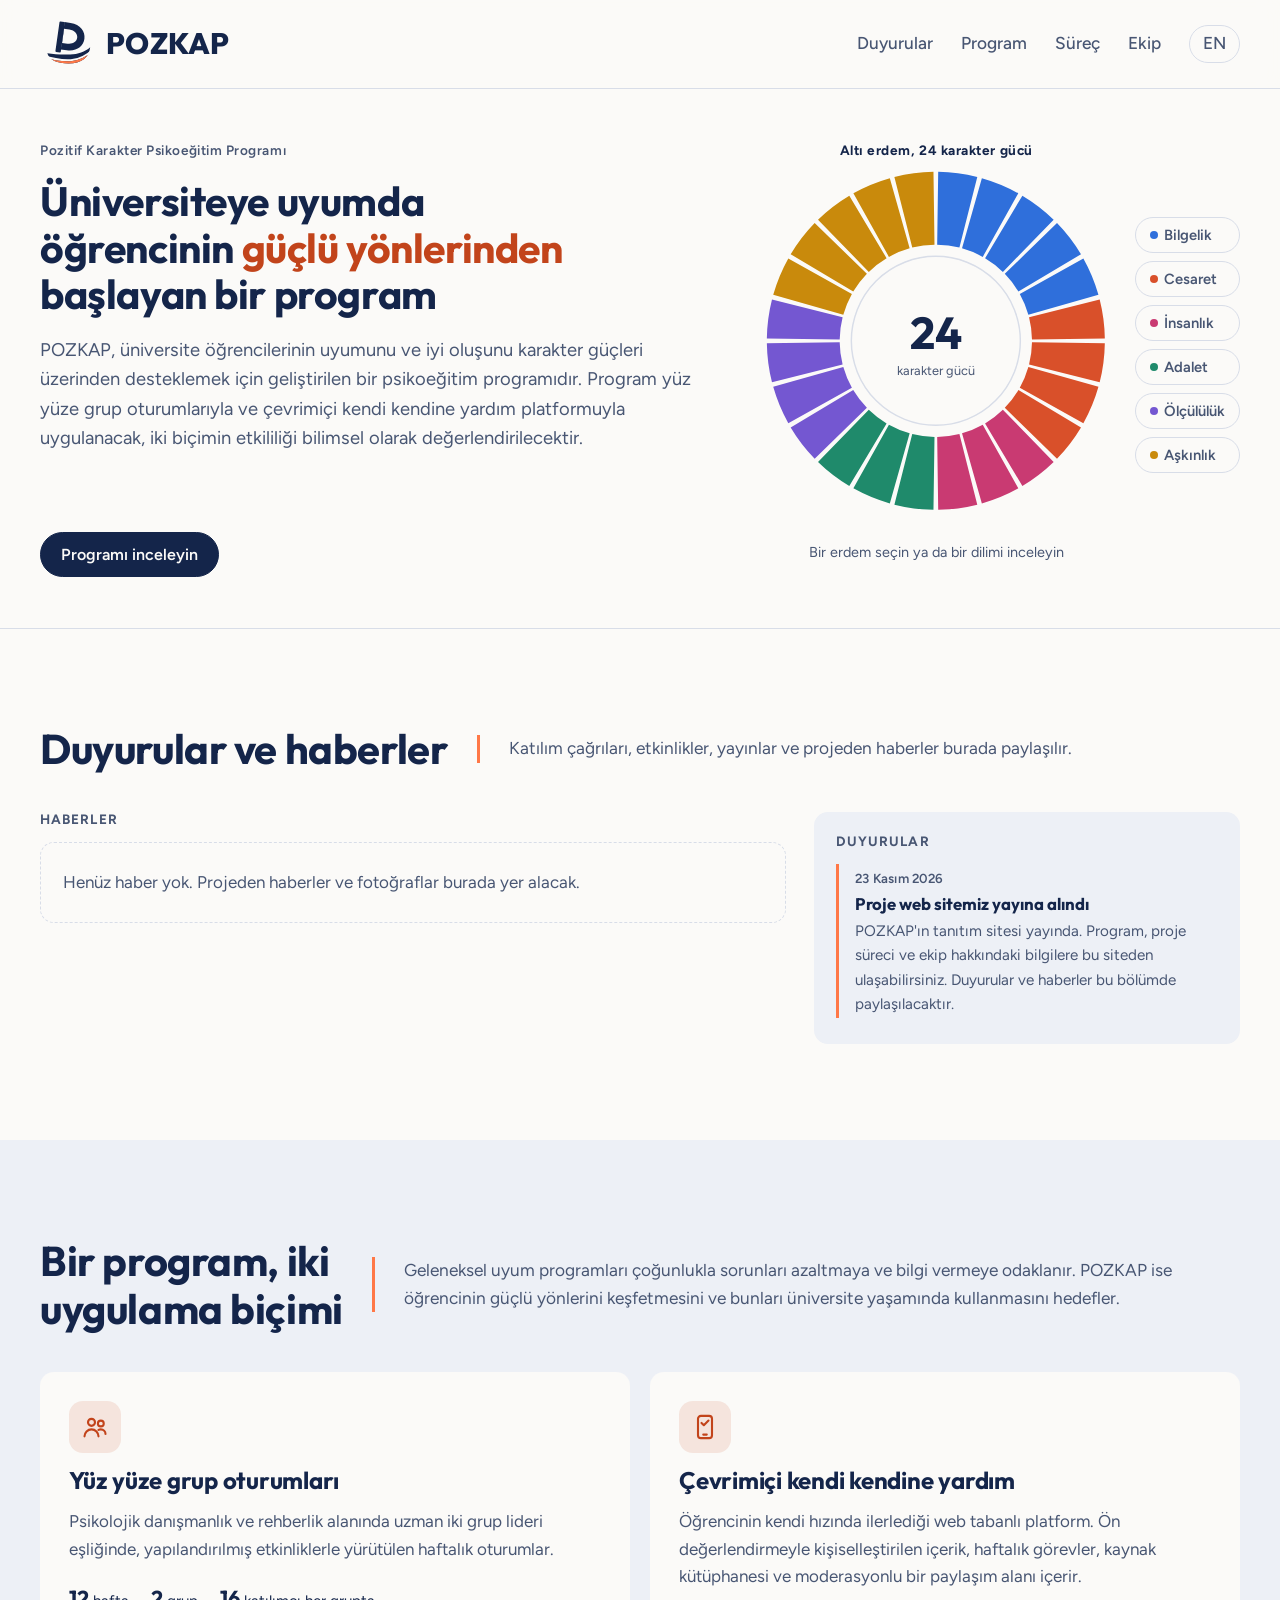
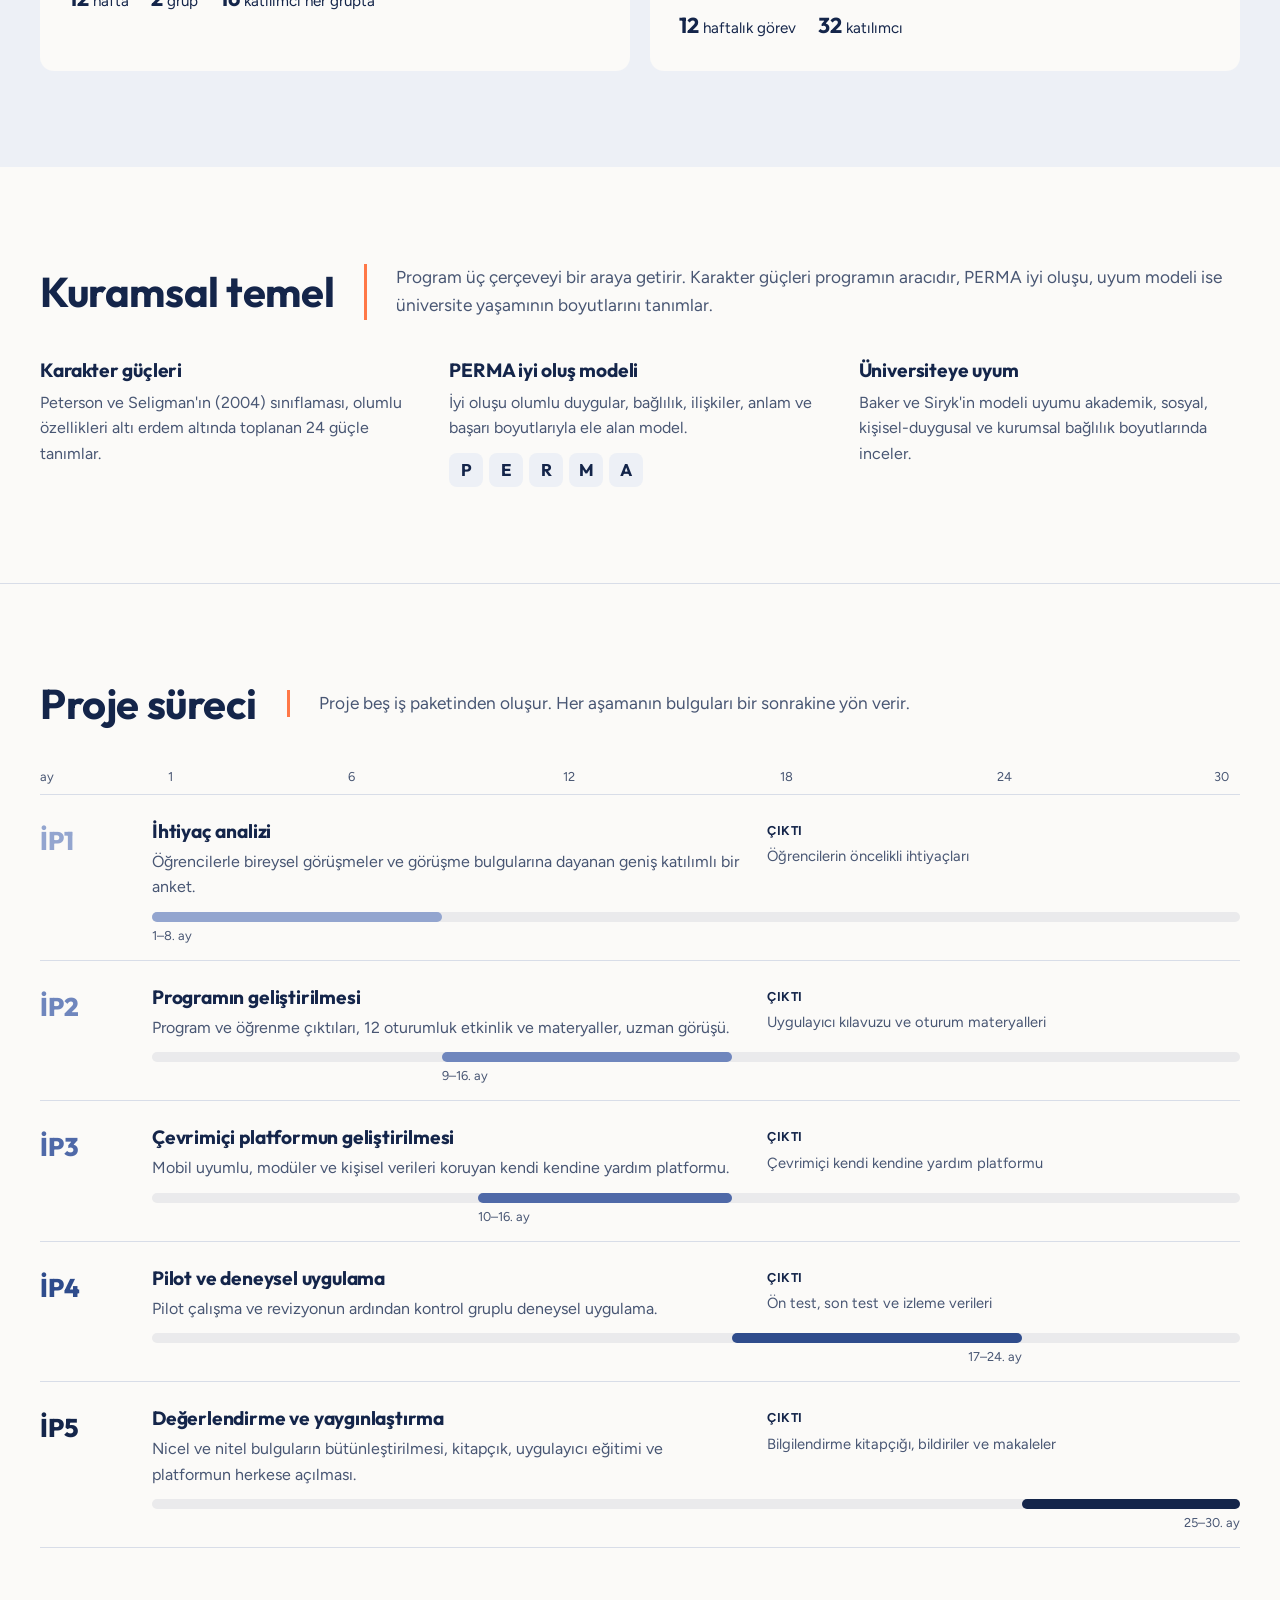
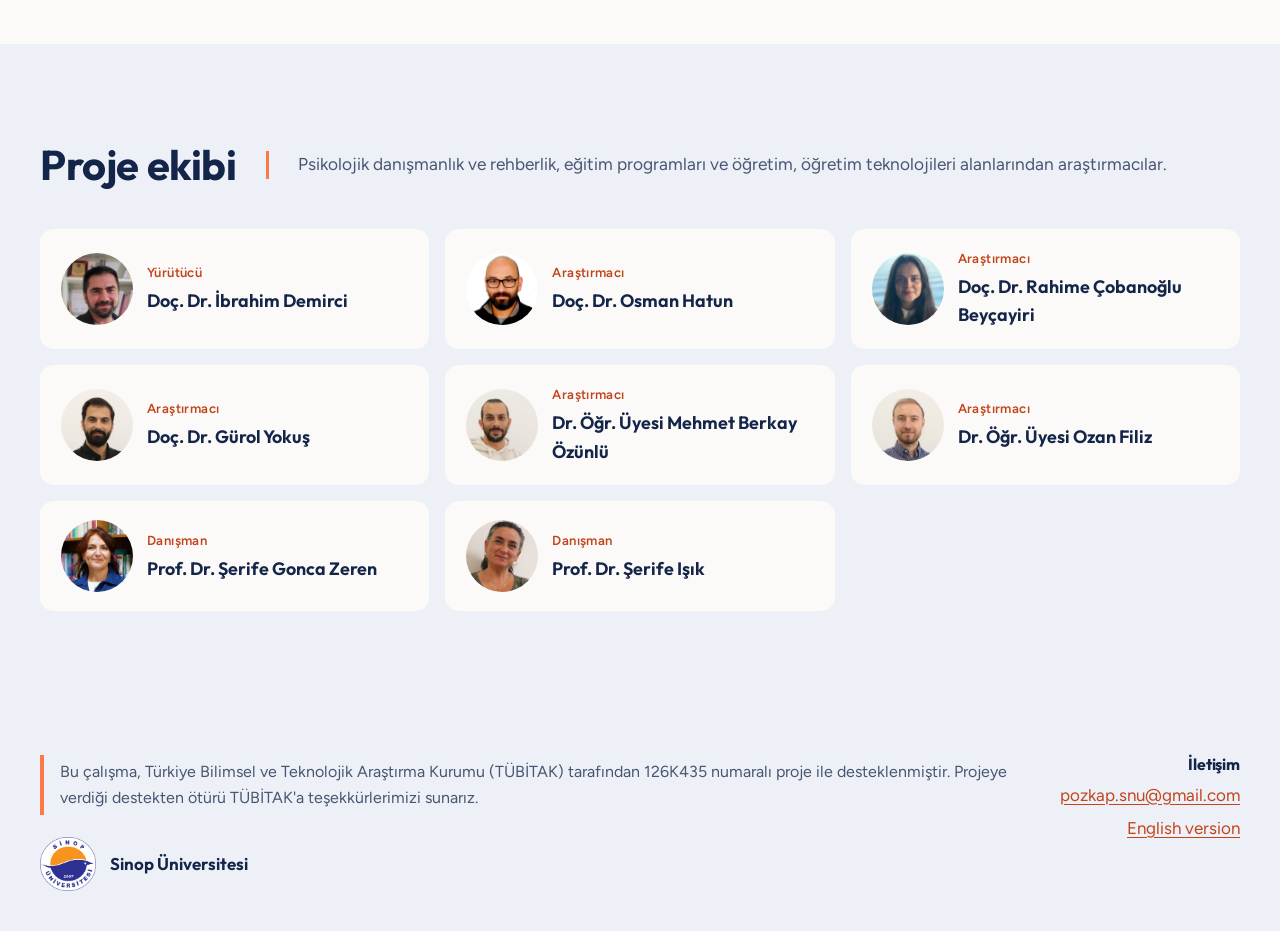
==== commit 696b7acd: "Logo, ekip fotoğrafları, yeni düzen ve duyurular bölümü - Yeni POZKAP simgesi üst bantta ve sekme si" ====
--- a/index.html
+++ b/index.html
@@ -10,10 +10,10 @@
 <link rel="alternate" hreflang="en" href="en/">
 <link rel="preconnect" href="https://fonts.googleapis.com">
 <link rel="preconnect" href="https://fonts.gstatic.com" crossorigin>
-<link href="https://fonts.googleapis.com/css2?family=Bricolage+Grotesque:opsz,wght@12..96,500..800&family=Figtree:wght@400;500;600&display=swap" rel="stylesheet">
-<link rel="stylesheet" href="style.css">
-<meta name="theme-color" content="#fbfbfd" media="(prefers-color-scheme: light)">
-<meta name="theme-color" content="#14132a" media="(prefers-color-scheme: dark)">
+<link href="https://fonts.googleapis.com/css2?family=Outfit:wght@500;600;700;800&family=Figtree:wght@400;500;600&display=swap" rel="stylesheet">
+<link rel="stylesheet" href="style.css?v=8">
+<meta name="theme-color" content="#fbfaf8" media="(prefers-color-scheme: light)">
+<meta name="theme-color" content="#0f1b33" media="(prefers-color-scheme: dark)">
 <meta property="og:type" content="website">
 <meta property="og:title" content="POZKAP | Pozitif Karakter Psikoeğitim Programı">
 <meta property="og:url" content="https://pozkap.github.io/">
@@ -27,17 +27,15 @@
 <header class="top">
   <div class="wrap">
     <a class="brand" href="#" aria-label="POZKAP ana sayfa">
-      <span class="brand-dots" aria-hidden="true">
-        <i style="background:var(--v-bilgelik)"></i><i style="background:var(--v-cesaret)"></i><i style="background:var(--v-insanlik)"></i>
-        <i style="background:var(--v-adalet)"></i><i style="background:var(--v-olculuk)"></i><i style="background:var(--v-askinlik)"></i>
-      </span>
+      <svg class="brand-mark" viewBox="-170 -170 340 340" aria-hidden="true"><defs><mask id="bm" maskUnits="userSpaceOnUse" x="-170" y="-170" width="340" height="340"><rect x="-170" y="-170" width="340" height="340" fill="#fff"/><path d="M-150,84 C-70,112 -14,114 24,112 C72,110 112,94 166,44" fill="none" stroke="#000" stroke-width="12"/></mask><clipPath id="bc"><path d="M-150,84 C-70,112 -14,114 24,112 C72,110 112,94 166,44 L166,170 L-150,170Z"/></clipPath></defs>
+<g transform="translate(0,-10)"><g fill="currentColor" transform="rotate(8 -57 64)"><rect x="-74" y="-132" width="34" height="194" rx="5"/><path fill-rule="evenodd" d="M-42,-132 H-4 C58,-132 96,-93 96,-45 C96,3 58,42 -4,42 H-42 Z M-40,-90 H-6 C28,-90 50,-70 50,-45 C50,-20 28,0 -6,0 H-40 Z"/></g><path mask="url(#bm)" d="M-124,68 C-80,76 -30,78 20,76 C70,74 112,60 146,30 C138,96 92,132 10,132 C-62,132 -110,112 -124,68 Z" fill="currentColor"/><g clip-path="url(#bc)"><path mask="url(#bm)" d="M-124,68 C-80,76 -30,78 20,76 C70,74 112,60 146,30 C138,96 92,132 10,132 C-62,132 -110,112 -124,68 Z" fill="#ff7847"/></g></g></svg>
       POZKAP
     </a>
     <nav aria-label="Ana menü">
+      <a href="#duyurular" class="hide-sm">Duyurular</a>
       <a href="#program">Program</a>
       <a href="#surec" class="hide-sm">Süreç</a>
       <a href="#ekip">Ekip</a>
-      <a href="#duyurular" class="hide-sm">Duyurular</a>
       <a class="lang" href="en/" lang="en" hreflang="en">EN</a>
     </nav>
   </div>
@@ -52,14 +50,12 @@
         <p class="lead">POZKAP, üniversite öğrencilerinin uyumunu ve iyi oluşunu karakter güçleri üzerinden desteklemek için geliştirilen bir psikoeğitim programıdır. Program yüz yüze grup oturumlarıyla ve çevrimiçi kendi kendine yardım platformuyla uygulanacak, iki biçimin etkililiği bilimsel olarak değerlendirilecektir.</p>
         <div class="cta-row">
           <a class="btn primary" href="#program">Programı inceleyin</a>
-          <span class="status">Çevrimiçi platform geliştirme aşamasında</span>
         </div>
       </div>
 
       <figure class="strengths" aria-labelledby="guc-baslik">
         <div class="strengths-head">
           <strong id="guc-baslik">Altı erdem, 24 karakter gücü</strong>
-          <p>Bir erdem seçin ya da bir dilimi inceleyin</p>
         </div>
         <div class="wheel-wrap"><div class="wheel-center" aria-live="polite"><b class="big">24</b><span>karakter gücü</span></div></div>
         <ul class="field" id="field">
@@ -78,15 +74,37 @@
           <li><button type="button" class="olculuk" data-v="olculuk" aria-pressed="false">Ölçülülük</button></li>
           <li><button type="button" class="askinlik" data-v="askinlik" aria-pressed="false">Aşkınlık</button></li>
         </ul>
+        <p class="strengths-hint">Bir erdem seçin ya da bir dilimi inceleyin</p>
       </figure>
     </div>
   </section>
 
+  <section class="section" id="duyurular">
+    <div class="wrap">
+      <div class="section-head reveal">
+        <h2>Duyurular ve haberler</h2>
+        <p>Katılım çağrıları, etkinlikler, yayınlar ve projeden haberler burada paylaşılır.</p>
+      </div>
+      <div class="feed" id="feed" data-src="icerik.json" data-more="Ayrıntı" data-news-empty="Henüz haber yok. Projeden haberler ve fotoğraflar burada yer alacak." data-notes-empty="Henüz duyuru yok.">
+        <div class="feed-news">
+          <h3 class="feed-title">Haberler</h3>
+          <ul class="news-list" id="news-list"><li class="news-empty">Henüz haber yok. Projeden haberler ve fotoğraflar burada yer alacak.</li></ul>
+        </div>
+        <aside class="feed-notes" aria-labelledby="notes-title">
+          <h3 class="feed-title" id="notes-title">Duyurular</h3>
+          <ul class="note-list" id="note-list">
+            <li><time datetime="2026-11-23">23 Kasım 2026</time><strong>Proje web sitemiz yayına alındı</strong><p>POZKAP'ın tanıtım sitesi yayında. Program, proje süreci ve ekip hakkındaki bilgilere bu siteden ulaşabilirsiniz. Duyurular ve haberler bu bölümde paylaşılacaktır.</p></li>
+          </ul>
+        </aside>
+      </div>
+    </div>
+  </section>
+
   <section class="section tint" id="program">
     <div class="wrap">
       <div class="section-head reveal">
         <h2>Bir program, iki uygulama biçimi</h2>
-        <p>Geleneksel uyum programları çoğunlukla sorunları azaltmaya ve bilgi vermeye odaklanır. POZKAP ise öğrencinin güçlü yönlerini keşfetmesini ve bunları üniversite yaşamında kullanmasını hedefler. İçerik, öğrencilerle yapılacak bir ihtiyaç analizine dayanarak geliştirilecektir.</p>
+        <p>Geleneksel uyum programları çoğunlukla sorunları azaltmaya ve bilgi vermeye odaklanır. POZKAP ise öğrencinin güçlü yönlerini keşfetmesini ve bunları üniversite yaşamında kullanmasını hedefler.</p>
       </div>
       <div class="formats reveal">
         <article class="format">
@@ -180,27 +198,18 @@
         <p>Psikolojik danışmanlık ve rehberlik, eğitim programları ve öğretim, öğretim teknolojileri alanlarından araştırmacılar.</p>
       </div>
       <ul class="team reveal">
-        <li class="lead-card"><span class="avatar" aria-hidden="true">İD</span><div><div class="role">Yürütücü</div><div class="name">Doç. Dr. İbrahim Demirci</div></div></li>
-        <li><span class="avatar" aria-hidden="true">OH</span><div><div class="role">Araştırmacı</div><div class="name">Doç. Dr. Osman Hatun</div></div></li>
-        <li><span class="avatar" aria-hidden="true">RB</span><div><div class="role">Araştırmacı</div><div class="name">Doç. Dr. Rahime Çobanoğlu Beyçayiri</div></div></li>
-        <li><span class="avatar" aria-hidden="true">GY</span><div><div class="role">Araştırmacı</div><div class="name">Doç. Dr. Gürol Yokuş</div></div></li>
-        <li><span class="avatar" aria-hidden="true">MÖ</span><div><div class="role">Araştırmacı</div><div class="name">Dr. Öğr. Üyesi Mehmet Berkay Özünlü</div></div></li>
-        <li><span class="avatar" aria-hidden="true">OF</span><div><div class="role">Araştırmacı</div><div class="name">Dr. Öğr. Üyesi Ozan Filiz</div></div></li>
-        <li><span class="avatar" aria-hidden="true">ŞZ</span><div><div class="role">Danışman</div><div class="name">Prof. Dr. Şerife Gonca Zeren</div></div></li>
-        <li><span class="avatar" aria-hidden="true">ŞI</span><div><div class="role">Danışman</div><div class="name">Prof. Dr. Şerife Işık</div></div></li>
+        <li class="lead-card"><img class="avatar" src="assets/ekip/demirci.jpg" alt="" width="72" height="72" loading="lazy"><div><div class="role">Yürütücü</div><div class="name">Doç. Dr. İbrahim Demirci</div></div></li>
+        <li><img class="avatar" src="assets/ekip/hatun.jpg" alt="" width="72" height="72" loading="lazy"><div><div class="role">Araştırmacı</div><div class="name">Doç. Dr. Osman Hatun</div></div></li>
+        <li><img class="avatar" src="assets/ekip/cobanoglu.jpg" alt="" width="72" height="72" loading="lazy"><div><div class="role">Araştırmacı</div><div class="name">Doç. Dr. Rahime Çobanoğlu Beyçayiri</div></div></li>
+        <li><img class="avatar" src="assets/ekip/yokus.jpg" alt="" width="72" height="72" loading="lazy"><div><div class="role">Araştırmacı</div><div class="name">Doç. Dr. Gürol Yokuş</div></div></li>
+        <li><img class="avatar" src="assets/ekip/ozunlu.jpg" alt="" width="72" height="72" loading="lazy"><div><div class="role">Araştırmacı</div><div class="name">Dr. Öğr. Üyesi Mehmet Berkay Özünlü</div></div></li>
+        <li><img class="avatar" src="assets/ekip/filiz.jpg" alt="" width="72" height="72" loading="lazy"><div><div class="role">Araştırmacı</div><div class="name">Dr. Öğr. Üyesi Ozan Filiz</div></div></li>
+        <li><img class="avatar" src="assets/ekip/zeren.jpg" alt="" width="72" height="72" loading="lazy"><div><div class="role">Danışman</div><div class="name">Prof. Dr. Şerife Gonca Zeren</div></div></li>
+        <li><img class="avatar" src="assets/ekip/isik.jpg" alt="" width="72" height="72" loading="lazy"><div><div class="role">Danışman</div><div class="name">Prof. Dr. Şerife Işık</div></div></li>
       </ul>
     </div>
   </section>
 
-  <section class="section" id="duyurular">
-    <div class="wrap">
-      <div class="section-head reveal">
-        <h2>Duyurular</h2>
-        <p>Katılım çağrıları, etkinlikler ve yayınlar burada paylaşılacaktır.</p>
-      </div>
-      <div class="empty"><p>Henüz duyuru yok. İlk duyuru proje tanıtım toplantısıyla birlikte yayımlanacaktır.</p></div>
-    </div>
-  </section>
 </main>
 
 <footer class="foot">
@@ -217,6 +226,6 @@
   </div>
 </footer>
 
-<script src="site.js" defer></script>
+<script src="site.js?v=8" defer></script>
 </body>
 </html>
--- a/style.css
+++ b/style.css
@@ -3,12 +3,13 @@
    Karakter güçleri alanında her güç kendi erdeminin rengini taşır. */
 
 :root {
-  --ink: #1d1b3a;
-  --ink-soft: #4a4868;
-  --paper: #fbfbfd;
-  --panel: #eeedf6;
-  --line: #d9d7e8;
-  --accent: #4b33b8;
+  --ink: #14254a;
+  --ink-soft: #485673;
+  --paper: #fbfaf8;
+  --panel: #edf0f6;
+  --line: #d8dde8;
+  --accent: #c2441b;
+  --coral: #ff7847;
 
   --v-bilgelik: #2f6fdb;
   --v-cesaret: #d9502a;
@@ -17,22 +18,23 @@
   --v-olculuk: #7457d1;
   --v-askinlik: #c98a0c;
 
-  --display: "Bricolage Grotesque", system-ui, sans-serif;
+  --display: "Outfit", system-ui, sans-serif;
   --body: "Figtree", system-ui, sans-serif;
 
-  --wrap: 1120px;
+  --wrap: 1320px;
   --gutter: clamp(16px, 4vw, 40px);
   --radius: 14px;
 }
 
 @media (prefers-color-scheme: dark) {
   :root:not([data-theme="light"]) {
-    --ink: #ecebf7;
-    --ink-soft: #b6b4cf;
-    --paper: #14132a;
-    --panel: #1e1d3a;
-    --line: #34325a;
-    --accent: #a897ff;
+    --ink: #eef1f8;
+    --ink-soft: #b3bdd3;
+    --paper: #0f1b33;
+    --panel: #17274a;
+    --line: #2b3c63;
+    --accent: #ff9166;
+    --coral: #ff7847;
     --v-bilgelik: #6fa0ff;
     --v-cesaret: #ff8a63;
     --v-insanlik: #ff7aab;
@@ -78,20 +80,21 @@
   backdrop-filter: blur(10px);
   border-bottom: 1px solid var(--line);
 }
-.top .wrap { display: flex; align-items: center; gap: 24px; min-height: 64px; }
+.top .wrap { display: flex; align-items: center; gap: 28px; min-height: 88px; }
 .brand {
-  font-family: var(--display); font-weight: 800; font-size: 1.35rem;
-  letter-spacing: -0.02em; color: var(--ink); text-decoration: none;
-  display: flex; align-items: center; gap: 8px;
-}
+  font-family: var(--display); font-weight: 800; font-size: 1.85rem;
+  letter-spacing: 0.01em; color: var(--ink); text-decoration: none;
+  display: flex; align-items: center; gap: 12px;
+}
+.brand-mark { width: 54px; height: 54px; flex: none; }
 .brand-dots { display: inline-grid; grid-template-columns: repeat(3, 6px); gap: 3px; }
 .brand-dots i { width: 6px; height: 6px; border-radius: 50%; display: block; }
-.top nav { margin-left: auto; display: flex; gap: 20px; flex-wrap: wrap; }
-.top nav a { color: var(--ink-soft); text-decoration: none; font-size: 0.95rem; font-weight: 500; }
+.top nav { margin-left: auto; display: flex; gap: 28px; flex-wrap: wrap; align-items: center; }
+.top nav a { color: var(--ink-soft); text-decoration: none; font-size: 1.08rem; font-weight: 500; }
 .top nav a:hover { color: var(--ink); }
 .lang {
-  border: 1px solid var(--line); border-radius: 999px; padding: 2px 10px;
-  font-size: 0.85rem; font-weight: 600; color: var(--ink); text-decoration: none;
+  border: 1px solid var(--line); border-radius: 999px; padding: 4px 13px;
+  font-size: 0.95rem; font-weight: 600; color: var(--ink); text-decoration: none;
 }
 @media (max-width: 760px) {
   .top nav .hide-sm { display: none; }
@@ -100,10 +103,10 @@
 }
 
 /* Giriş */
-.hero { padding: clamp(40px, 7vw, 88px) 0 clamp(40px, 6vw, 72px); }
+.hero { padding: clamp(28px, 4vw, 52px) 0 clamp(32px, 4vw, 56px); }
 .hero .wrap {
-  display: grid; grid-template-columns: minmax(0, 1fr) minmax(0, 1.05fr);
-  gap: clamp(32px, 5vw, 64px); align-items: center;
+  display: grid; grid-template-columns: minmax(0, 1.4fr) minmax(0, 1fr);
+  gap: clamp(32px, 4vw, 56px); align-items: center;
 }
 @media (max-width: 900px) { .hero .wrap { grid-template-columns: 1fr; } }
 
@@ -111,11 +114,12 @@
   font-size: 0.85rem; font-weight: 600; letter-spacing: 0.04em;
   color: var(--ink-soft); margin: 0 0 16px;
 }
-h1, h2, h3 { font-family: var(--display); letter-spacing: -0.025em; line-height: 1.08; margin: 0; }
-h1 { font-size: clamp(2.1rem, 4vw, 3.4rem); font-weight: 750; text-wrap: balance; }
+h1, h2, h3 { font-family: var(--display); letter-spacing: -0.01em; line-height: 1.14; margin: 0; }
+h1 { font-size: clamp(2.1rem, 3.2vw, 2.85rem); font-weight: 700; text-wrap: balance; }
 h2 { text-wrap: balance; }
+.section-head h2 { max-width: 32rem; }
 h1 em { font-style: normal; color: var(--accent); }
-.lead { font-size: 1.15rem; color: var(--ink-soft); margin: 22px 0 28px; max-width: 34em; }
+.lead { font-size: 1.15rem; color: var(--ink-soft); margin: 18px 0 24px; max-width: 40em; }
 
 .cta-row { display: flex; gap: 12px; flex-wrap: wrap; align-items: center; }
 .btn {
@@ -130,15 +134,31 @@
 
 /* İmza: 24 karakter gücü çarkı. JS yoksa güçler etiket listesi olarak görünür. */
 .strengths {
-  background: var(--panel); border-radius: calc(var(--radius) + 10px);
-  padding: clamp(18px, 3vw, 30px); margin: 0;
-  display: grid; justify-items: center; gap: 4px;
+  background: transparent; border: 0; border-radius: 0;
+  padding: 0; margin: 0;
+  display: grid; justify-items: center; align-items: center; gap: 4px 24px;
+}
+/* Geniş ekran: çark solda, erdemler sağında tek sütun */
+@media (min-width: 900px) {
+  .hero .wrap { align-items: stretch; }
+  .hero .wrap > div:first-child { display: flex; flex-direction: column; }
+  .hero .wrap > div:first-child .cta-row { margin-top: auto; }
+  .js .strengths { grid-template-columns: minmax(0, 1fr) auto; grid-template-rows: auto 1fr auto; }
+  .js .strengths-head { grid-column: 1; align-self: start; }
+  .js .strengths-hint { grid-column: 1; align-self: end; }
+  .js .wheel-wrap { grid-column: 1; grid-row: 2; }
+  .js .virtues { grid-column: 2; grid-row: 2; }
+  .js .wheel-wrap { width: min(100%, 360px); }
+  .js .virtues { flex-direction: column; align-items: stretch; gap: 8px; margin: 0; }
+  .js .virtues button { width: 100%; font-size: 0.92rem; padding: 8px 14px; }
 }
 .strengths-head { text-align: center; }
-.strengths-head p { margin: 2px 0 0; font-size: 0.85rem; color: var(--ink-soft); }
-.strengths-head strong { font-family: var(--display); font-size: 1.05rem; color: var(--ink); }
-
-.wheel-wrap { position: relative; width: min(100%, 420px); aspect-ratio: 1; display: none; }
+/* Başlık soldaki üst etiketle (eyebrow) aynı satırda ve aynı ölçüde */
+.strengths-head strong { display: block; font-family: var(--body); font-size: 0.85rem; font-weight: 700; letter-spacing: 0.04em; color: var(--ink); line-height: 1.6; }
+/* İpucu soldaki düğme satırıyla aynı hizada */
+.strengths-hint { margin: 0; font-size: 0.9rem; color: var(--ink-soft); text-align: center; min-height: 49px; display: flex; align-items: center; justify-content: center; }
+
+.wheel-wrap { position: relative; width: min(100%, 400px); aspect-ratio: 1; display: none; }
 .js .wheel-wrap { display: block; }
 .wheel { width: 100%; height: 100%; overflow: visible; }
 .wheel path { fill: var(--c); transition: opacity .3s ease, transform .3s ease; transform-origin: 0 0; cursor: pointer; }
@@ -188,8 +208,10 @@
 
 /* Bölümler */
 .section { padding: clamp(56px, 8vw, 96px) 0; border-top: 1px solid var(--line); }
-.section-head { display: grid; grid-template-columns: minmax(0, 0.9fr) minmax(0, 1.1fr); gap: 32px; margin-bottom: 40px; }
-@media (max-width: 820px) { .section-head { grid-template-columns: 1fr; gap: 14px; } }
+/* Başlık ve açıklaması yan yana; açıklama başlığa kısa bir çizgiyle bağlanır */
+.section-head { display: grid; grid-template-columns: auto minmax(0, 1fr); gap: 28px; align-items: center; margin-bottom: 40px; }
+.section-head p { border-left: 3px solid var(--coral); padding-left: 29px; }
+@media (max-width: 820px) { .section-head { grid-template-columns: 1fr; gap: 14px; } .section-head p { border-left: 0; padding-left: 0; border-top: 3px solid var(--coral); padding-top: 14px; width: fit-content; } }
 h2 { font-size: clamp(1.8rem, 3.4vw, 2.6rem); font-weight: 700; }
 .section-head p { margin: 0; color: var(--ink-soft); font-size: 1.08rem; }
 
@@ -244,6 +266,7 @@
 /* Ekip */
 .team { display: grid; grid-template-columns: repeat(3, minmax(0, 1fr)); gap: 16px; list-style: none; padding: 0; margin: 0; }
 @media (max-width: 900px) { .team { grid-template-columns: repeat(2, minmax(0, 1fr)); } }
+@media (max-width: 600px) { .top .wrap { min-height: 68px; gap: 14px; } .brand { font-size: 1.4rem; } .brand-mark { width: 40px; height: 40px; } .top nav { gap: 14px; } .top nav a { font-size: 0.95rem; } }
 @media (max-width: 520px) { .team { grid-template-columns: 1fr; } }
 .team li { border: 1.5px solid var(--line); border-radius: var(--radius); padding: 18px 20px; }
 .team .role { font-size: 0.82rem; font-weight: 600; color: var(--accent); letter-spacing: .03em; }
@@ -259,10 +282,12 @@
 
 /* Alt bilgi */
 .foot { background: var(--panel); padding: 48px 0 40px; margin-top: 0; }
-.foot .wrap { display: grid; grid-template-columns: minmax(0, 1.4fr) minmax(0, 1fr); gap: 32px; }
+.foot .wrap { display: grid; grid-template-columns: minmax(0, 1fr) auto; gap: 48px; }
+.foot .wrap > div:last-child { text-align: right; justify-self: end; }
+@media (max-width: 760px) { .foot .wrap > div:last-child { text-align: left; justify-self: start; } }
 @media (max-width: 760px) { .foot .wrap { grid-template-columns: 1fr; } }
 .support {
-  font-size: 1rem; border-left: 4px solid var(--accent); padding: 4px 0 4px 16px; margin: 0;
+  font-size: 1rem; border-left: 4px solid var(--coral); padding: 4px 0 4px 16px; margin: 0;
 }
 .foot small { color: var(--ink-soft); display: block; margin-top: 18px; font-size: 0.85rem; }
 .foot h3 { font-size: 1rem; margin-bottom: 8px; }
@@ -304,14 +329,14 @@
 }
 .steps li { row-gap: 10px; padding-bottom: 38px; }
 .steps li::before { color: var(--wp); }
-.steps li:nth-child(1) { --wp: #8f7fe0; }
-.steps li:nth-child(2) { --wp: #7a64d8; }
-.steps li:nth-child(3) { --wp: #6249cc; }
-.steps li:nth-child(4) { --wp: #4b33b8; }
-.steps li:nth-child(5) { --wp: #33228f; }
+.steps li:nth-child(1) { --wp: #93a5cf; }
+.steps li:nth-child(2) { --wp: #6f86bd; }
+.steps li:nth-child(3) { --wp: #4f69a8; }
+.steps li:nth-child(4) { --wp: #2f4c8c; }
+.steps li:nth-child(5) { --wp: #14254a; }
 @media (prefers-color-scheme: dark) {
-  .steps li:nth-child(4) { --wp: #9a86ff; }
-  .steps li:nth-child(5) { --wp: #b9aaff; }
+  .steps li:nth-child(4) { --wp: #7f9be0; }
+  .steps li:nth-child(5) { --wp: #a9c0ff; }
 }
 @media (max-width: 820px) {
   .months { grid-template-columns: 56px minmax(0, 1fr); gap: 16px; }
@@ -320,7 +345,7 @@
 /* Ekip avatarları */
 .team li { display: flex; align-items: center; gap: 14px; }
 .avatar {
-  width: 48px; height: 48px; border-radius: 50%; flex: none; display: grid; place-items: center;
+  width: 72px; height: 72px; border-radius: 50%; flex: none; display: grid; place-items: center; object-fit: cover;
   font-family: var(--display); font-weight: 700; font-size: 1rem; color: #fff; background: var(--c, var(--accent));
 }
 .team li:nth-child(6n+1) .avatar { --c: var(--v-bilgelik); }
@@ -329,7 +354,7 @@
 .team li:nth-child(6n+4) .avatar { --c: var(--v-adalet); }
 .team li:nth-child(6n+5) .avatar { --c: var(--v-olculuk); }
 .team li:nth-child(6n+6) .avatar { --c: var(--v-askinlik); }
-@media (prefers-color-scheme: dark) { .avatar { color: #14132a; } }
+@media (prefers-color-scheme: dark) { .avatar { color: #0f1b33; } }
 
 /* Altbilgi logosu */
 .org { display: flex; align-items: center; gap: 14px; margin-top: 22px; }
@@ -343,5 +368,30 @@
 }
 
 /* Satır uzunluğu: 45-75 karakter */
-.section-head p, .format p, .basis p, .steps p { max-width: 62ch; }
+.format p, .basis p, .steps p { max-width: 62ch; }
 .steps .bar.end em { left: auto; right: calc((30 - var(--e)) / 30 * 100%); }
+
+/* Duyurular ve haberler: haberler solda geniş (görselli kart), duyurular sağda dar (metin listesi) */
+.feed { display: grid; grid-template-columns: minmax(0, 1.75fr) minmax(0, 1fr); gap: 28px; align-items: start; }
+@media (max-width: 900px) { .feed { grid-template-columns: 1fr; } .feed-notes { order: -1; } }
+.feed-title { font-family: var(--body); font-size: 0.85rem; font-weight: 700; letter-spacing: 0.08em; text-transform: uppercase; color: var(--ink-soft); margin: 0 0 14px; }
+.news-list { list-style: none; padding: 0; margin: 0; display: grid; grid-template-columns: repeat(2, minmax(0, 1fr)); gap: 18px; }
+@media (max-width: 620px) { .news-list { grid-template-columns: 1fr; } }
+.news-card { background: var(--paper); border: 1.5px solid var(--line); border-radius: var(--radius); overflow: hidden; display: flex; flex-direction: column; }
+.news-card img { width: 100%; aspect-ratio: 16 / 9; object-fit: cover; display: block; background: var(--panel); }
+.news-card.lead { grid-column: 1 / -1; }
+@media (min-width: 621px) { .news-card.lead:not(.no-img) { flex-direction: row; } .news-card.lead:not(.no-img) img { width: 52%; aspect-ratio: 4 / 3; } }
+.news-body { padding: 18px 20px 20px; }
+.news-body h4 { font-family: var(--display); font-size: 1.2rem; line-height: 1.25; margin: 6px 0 6px; }
+.news-card.lead h4 { font-size: 1.45rem; }
+.news-body p { margin: 0; color: var(--ink-soft); }
+.news-empty { grid-column: 1 / -1; border: 1.5px dashed var(--line); border-radius: var(--radius); padding: 26px 22px; color: var(--ink-soft); }
+.feed-notes { background: var(--panel); border-radius: var(--radius); padding: 22px 22px 8px; }
+.note-list { list-style: none; padding: 0; margin: 0; }
+.note-list li { padding: 0 0 2px 16px; margin-bottom: 18px; border-left: 3px solid var(--coral); }
+.note-list strong { display: block; font-family: var(--display); font-size: 1.05rem; line-height: 1.3; margin: 2px 0 4px; color: var(--ink); }
+.note-list p { margin: 0; color: var(--ink-soft); font-size: 0.95rem; }
+.note-empty { color: var(--ink-soft); border-left-color: var(--line) !important; }
+.feed time { font-size: 0.82rem; font-weight: 600; color: var(--ink-soft); letter-spacing: .02em; }
+.feed .more { display: inline-block; margin-top: 8px; font-weight: 600; font-size: 0.92rem; }
+.feed .more::after { content: " \2192"; }
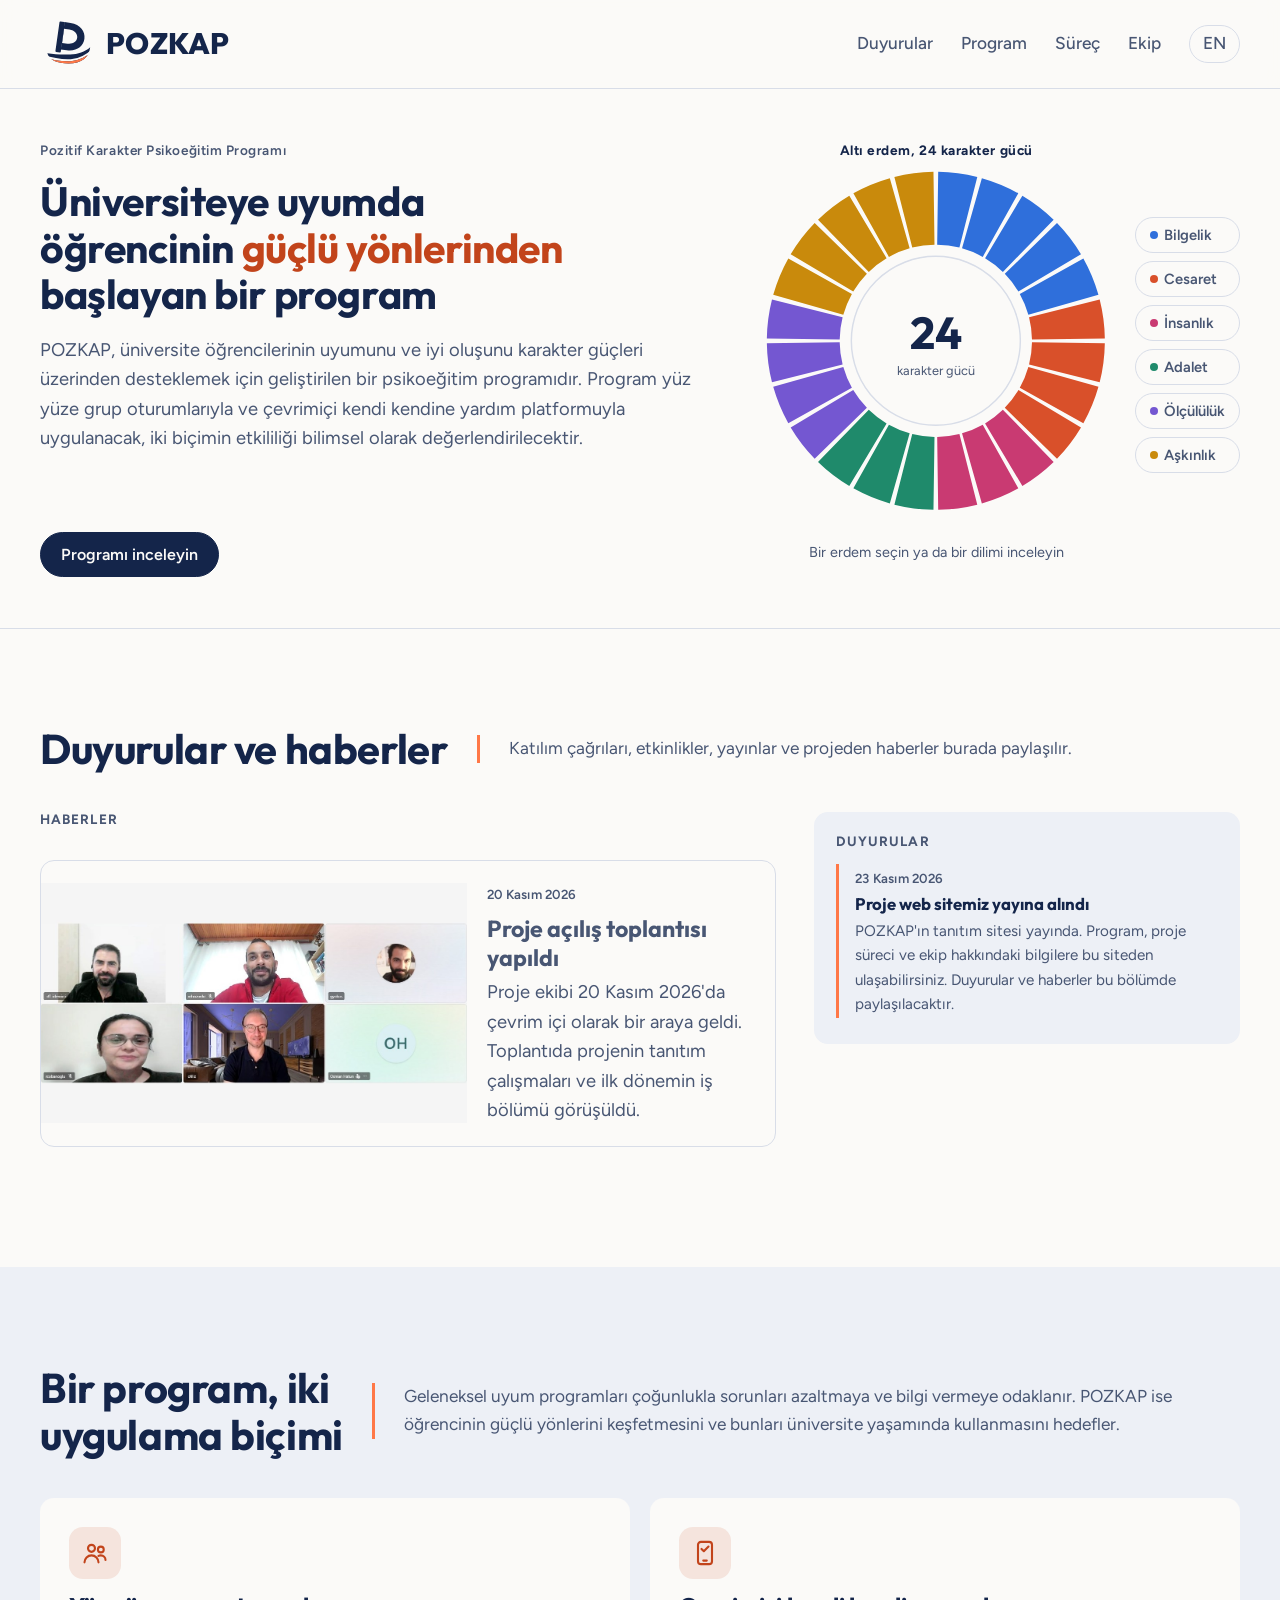
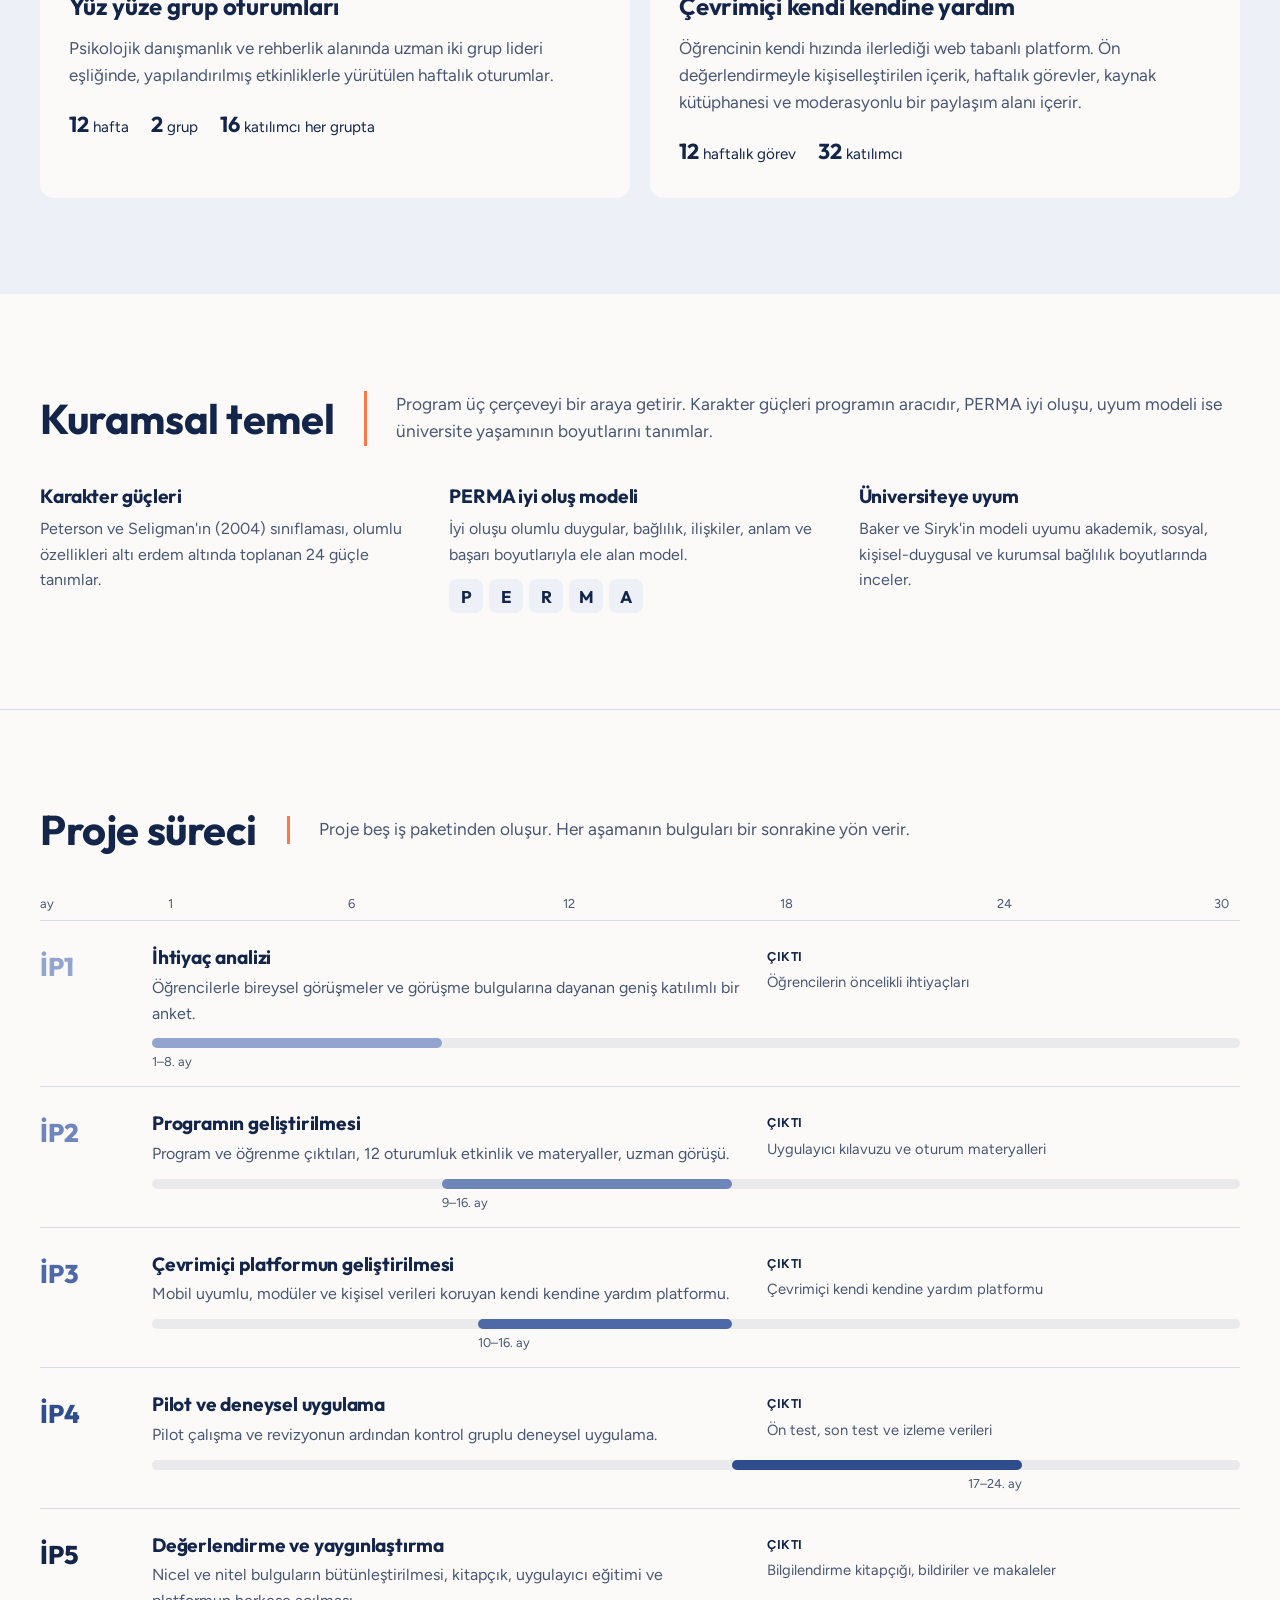
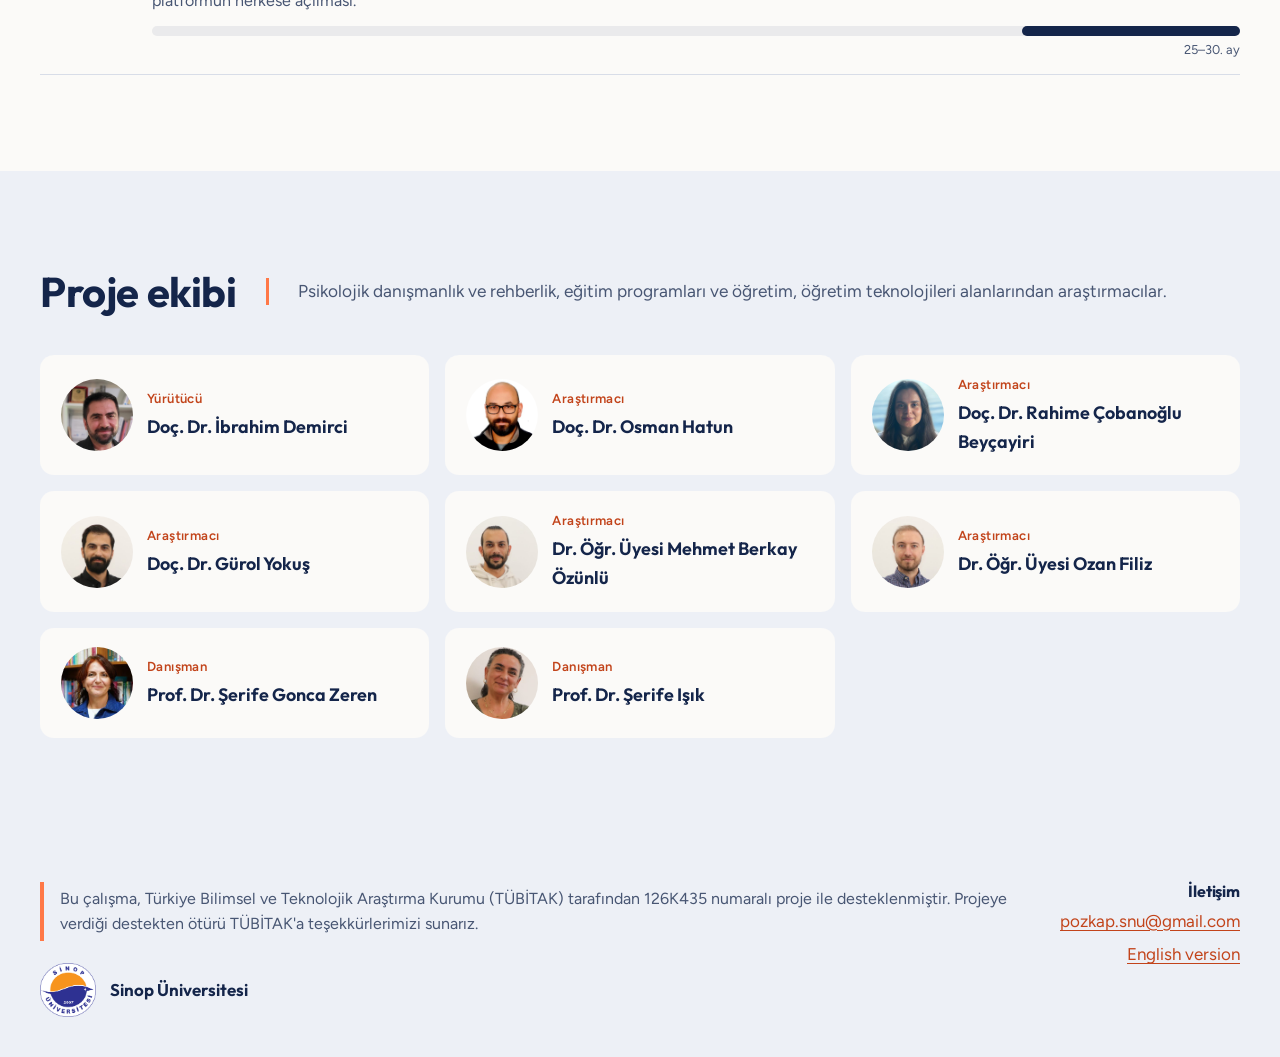
==== commit 0e02a44a: "Açılış toplantısı haberi (20 Kasım 2026) - icerik.json: proje açılış toplantısı haberi ve görseli - " ====
--- a/index.html
+++ b/index.html
@@ -11,7 +11,7 @@
 <link rel="preconnect" href="https://fonts.googleapis.com">
 <link rel="preconnect" href="https://fonts.gstatic.com" crossorigin>
 <link href="https://fonts.googleapis.com/css2?family=Outfit:wght@500;600;700;800&family=Figtree:wght@400;500;600&display=swap" rel="stylesheet">
-<link rel="stylesheet" href="style.css?v=8">
+<link rel="stylesheet" href="style.css?v=9">
 <meta name="theme-color" content="#fbfaf8" media="(prefers-color-scheme: light)">
 <meta name="theme-color" content="#0f1b33" media="(prefers-color-scheme: dark)">
 <meta property="og:type" content="website">
@@ -226,6 +226,6 @@
   </div>
 </footer>
 
-<script src="site.js?v=8" defer></script>
+<script src="site.js?v=9" defer></script>
 </body>
 </html>
--- a/style.css
+++ b/style.css
@@ -380,7 +380,7 @@
 .news-card { background: var(--paper); border: 1.5px solid var(--line); border-radius: var(--radius); overflow: hidden; display: flex; flex-direction: column; }
 .news-card img { width: 100%; aspect-ratio: 16 / 9; object-fit: cover; display: block; background: var(--panel); }
 .news-card.lead { grid-column: 1 / -1; }
-@media (min-width: 621px) { .news-card.lead:not(.no-img) { flex-direction: row; } .news-card.lead:not(.no-img) img { width: 52%; aspect-ratio: 4 / 3; } }
+@media (min-width: 621px) { .news-card.lead:not(.no-img) { flex-direction: row; } .news-card.lead:not(.no-img) img { width: 58%; aspect-ratio: 16 / 9; align-self: center; } }
 .news-body { padding: 18px 20px 20px; }
 .news-body h4 { font-family: var(--display); font-size: 1.2rem; line-height: 1.25; margin: 6px 0 6px; }
 .news-card.lead h4 { font-size: 1.45rem; }
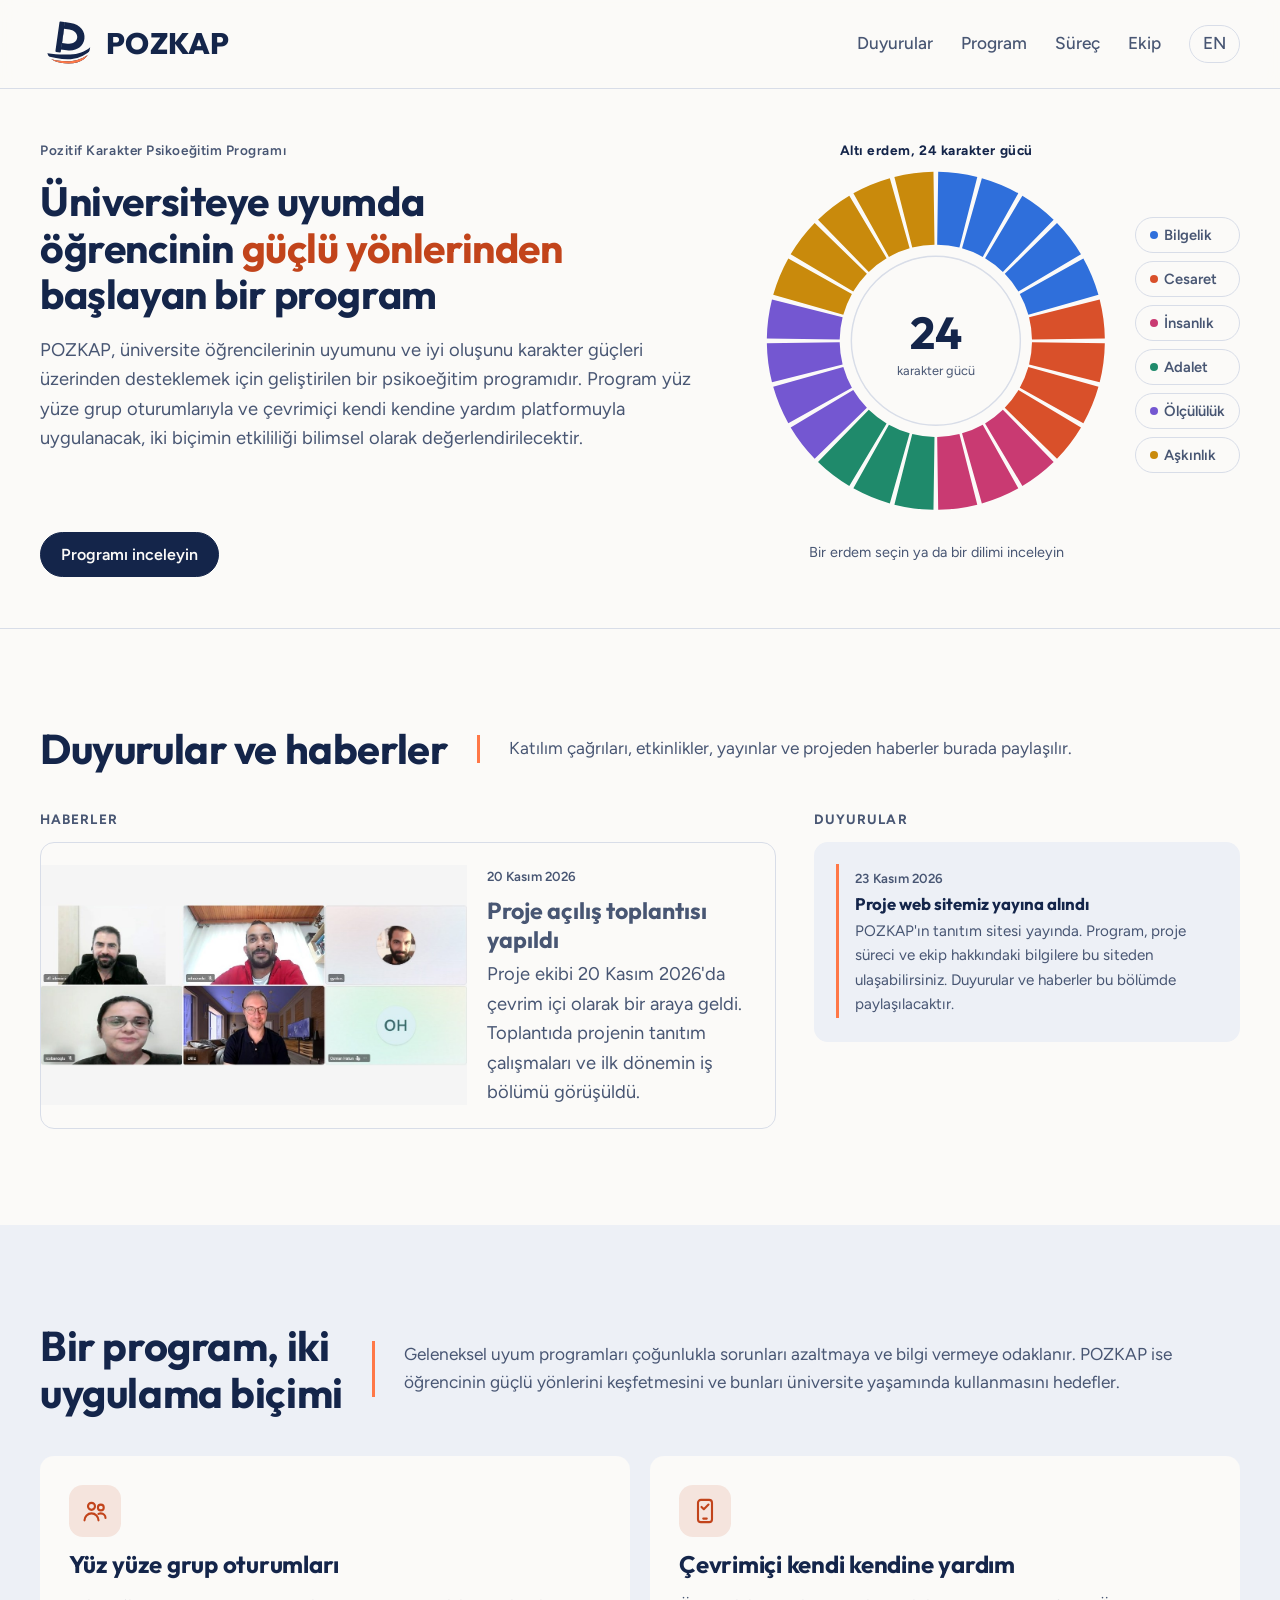
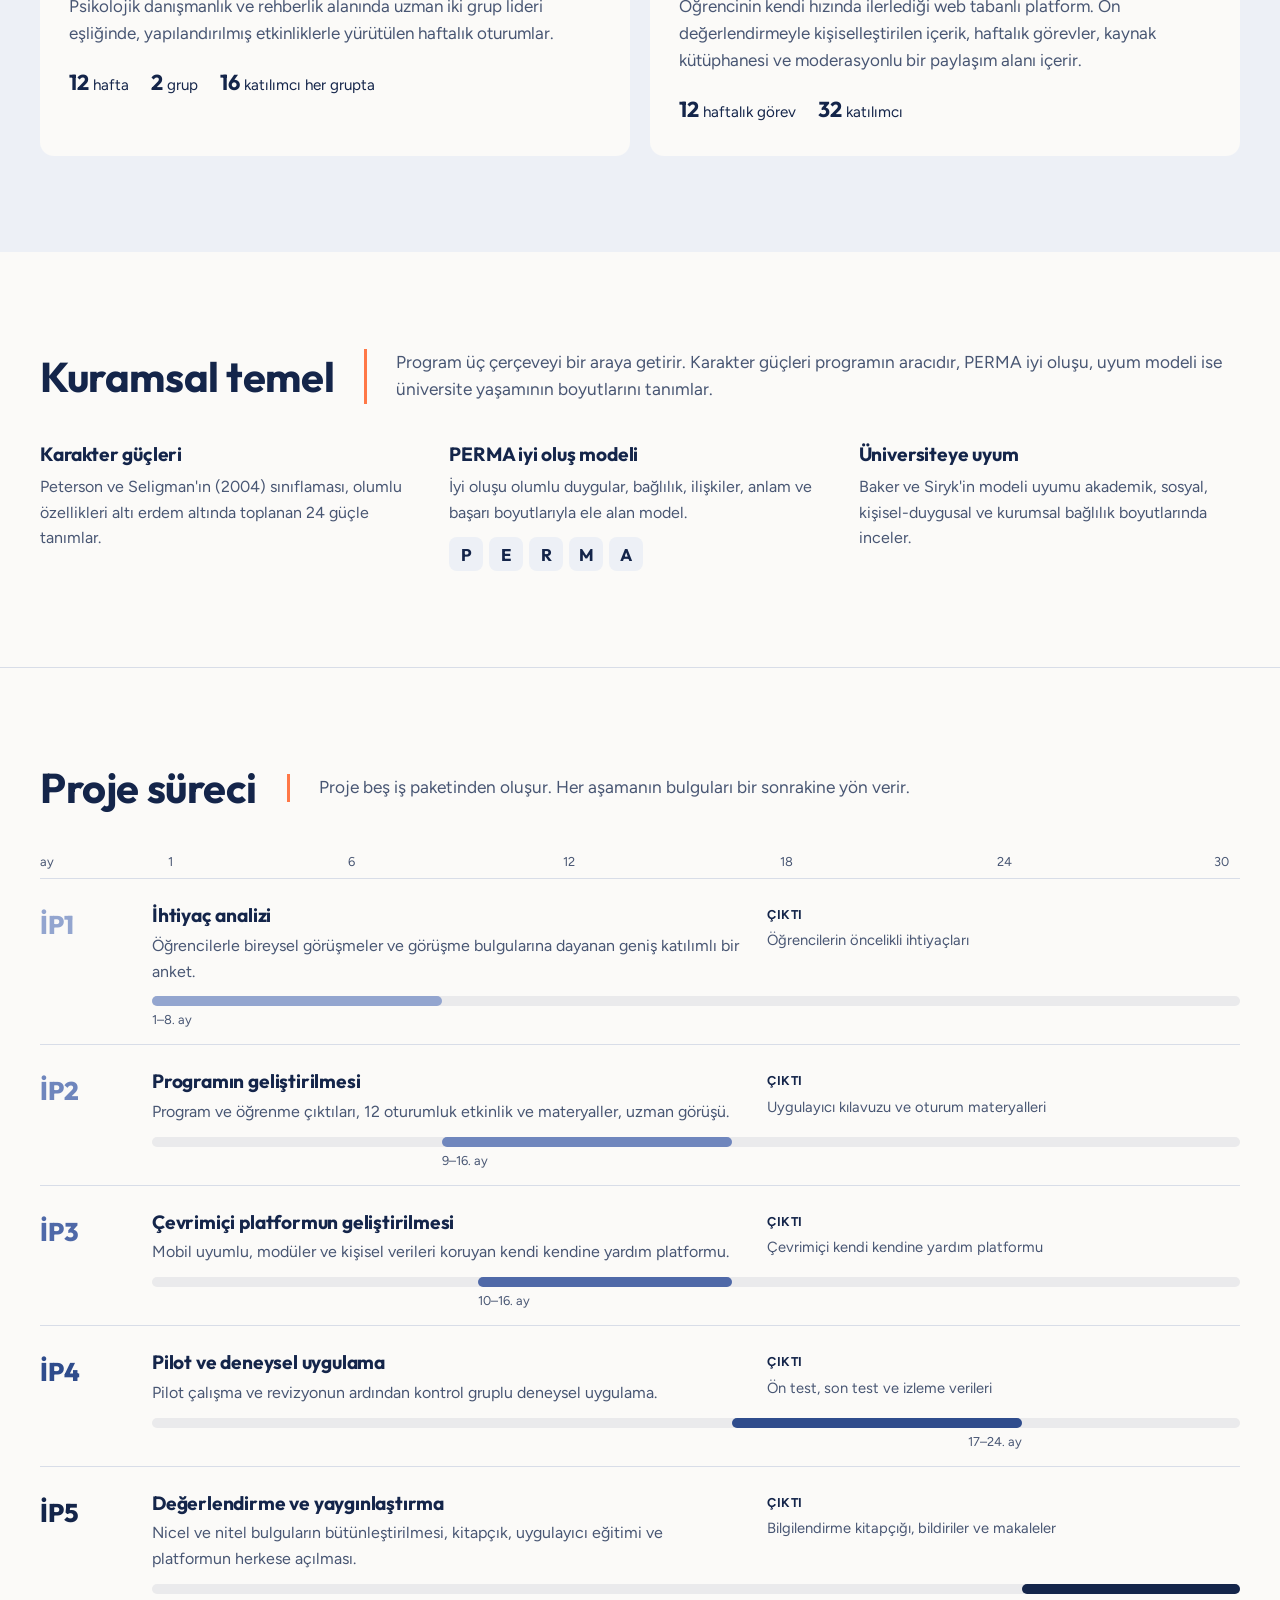
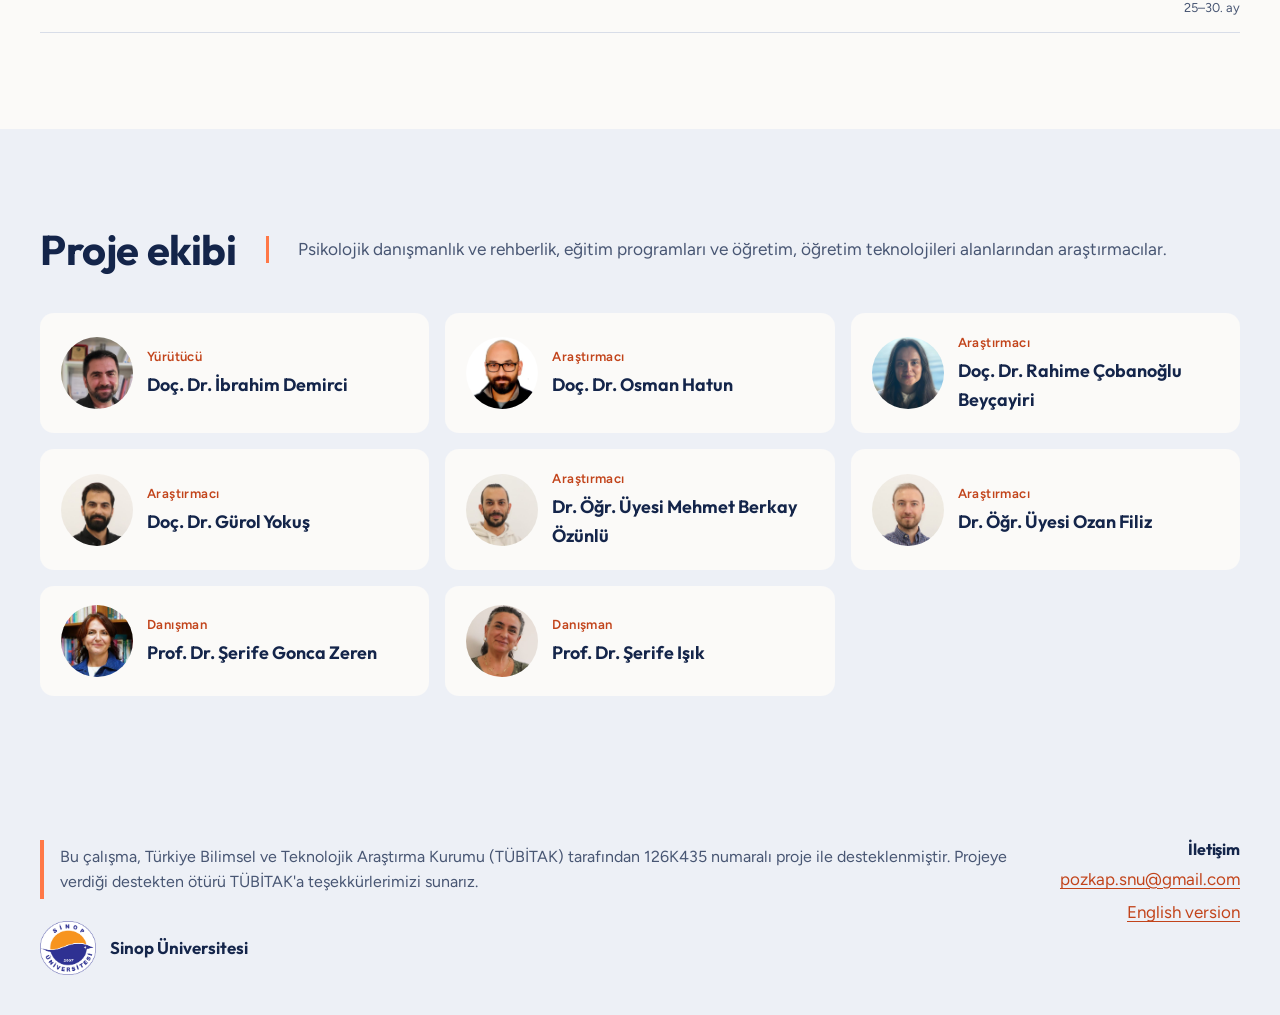
==== commit 7a44a731: "Duyurular kutusu ilk haber kartıyla aynı hizada - Duyurular başlığı kutunun dışına alındı - Haber ka" ====
--- a/index.html
+++ b/index.html
@@ -11,7 +11,7 @@
 <link rel="preconnect" href="https://fonts.googleapis.com">
 <link rel="preconnect" href="https://fonts.gstatic.com" crossorigin>
 <link href="https://fonts.googleapis.com/css2?family=Outfit:wght@500;600;700;800&family=Figtree:wght@400;500;600&display=swap" rel="stylesheet">
-<link rel="stylesheet" href="style.css?v=9">
+<link rel="stylesheet" href="style.css?v=11">
 <meta name="theme-color" content="#fbfaf8" media="(prefers-color-scheme: light)">
 <meta name="theme-color" content="#0f1b33" media="(prefers-color-scheme: dark)">
 <meta property="og:type" content="website">
@@ -226,6 +226,6 @@
   </div>
 </footer>
 
-<script src="site.js?v=9" defer></script>
+<script src="site.js?v=11" defer></script>
 </body>
 </html>
--- a/style.css
+++ b/style.css
@@ -377,6 +377,7 @@
 .feed-title { font-family: var(--body); font-size: 0.85rem; font-weight: 700; letter-spacing: 0.08em; text-transform: uppercase; color: var(--ink-soft); margin: 0 0 14px; }
 .news-list { list-style: none; padding: 0; margin: 0; display: grid; grid-template-columns: repeat(2, minmax(0, 1fr)); gap: 18px; }
 @media (max-width: 620px) { .news-list { grid-template-columns: 1fr; } }
+.news-list > li { margin: 0; }
 .news-card { background: var(--paper); border: 1.5px solid var(--line); border-radius: var(--radius); overflow: hidden; display: flex; flex-direction: column; }
 .news-card img { width: 100%; aspect-ratio: 16 / 9; object-fit: cover; display: block; background: var(--panel); }
 .news-card.lead { grid-column: 1 / -1; }
@@ -386,8 +387,9 @@
 .news-card.lead h4 { font-size: 1.45rem; }
 .news-body p { margin: 0; color: var(--ink-soft); }
 .news-empty { grid-column: 1 / -1; border: 1.5px dashed var(--line); border-radius: var(--radius); padding: 26px 22px; color: var(--ink-soft); }
-.feed-notes { background: var(--panel); border-radius: var(--radius); padding: 22px 22px 8px; }
-.note-list { list-style: none; padding: 0; margin: 0; }
+/* Başlık kutunun dışında: duyuru kutusu ilk haber kartıyla aynı hizada başlar */
+.feed-notes { background: transparent; padding: 0; }
+.note-list { list-style: none; margin: 0; background: var(--panel); border-radius: var(--radius); padding: 22px 22px 6px; }
 .note-list li { padding: 0 0 2px 16px; margin-bottom: 18px; border-left: 3px solid var(--coral); }
 .note-list strong { display: block; font-family: var(--display); font-size: 1.05rem; line-height: 1.3; margin: 2px 0 4px; color: var(--ink); }
 .note-list p { margin: 0; color: var(--ink-soft); font-size: 0.95rem; }
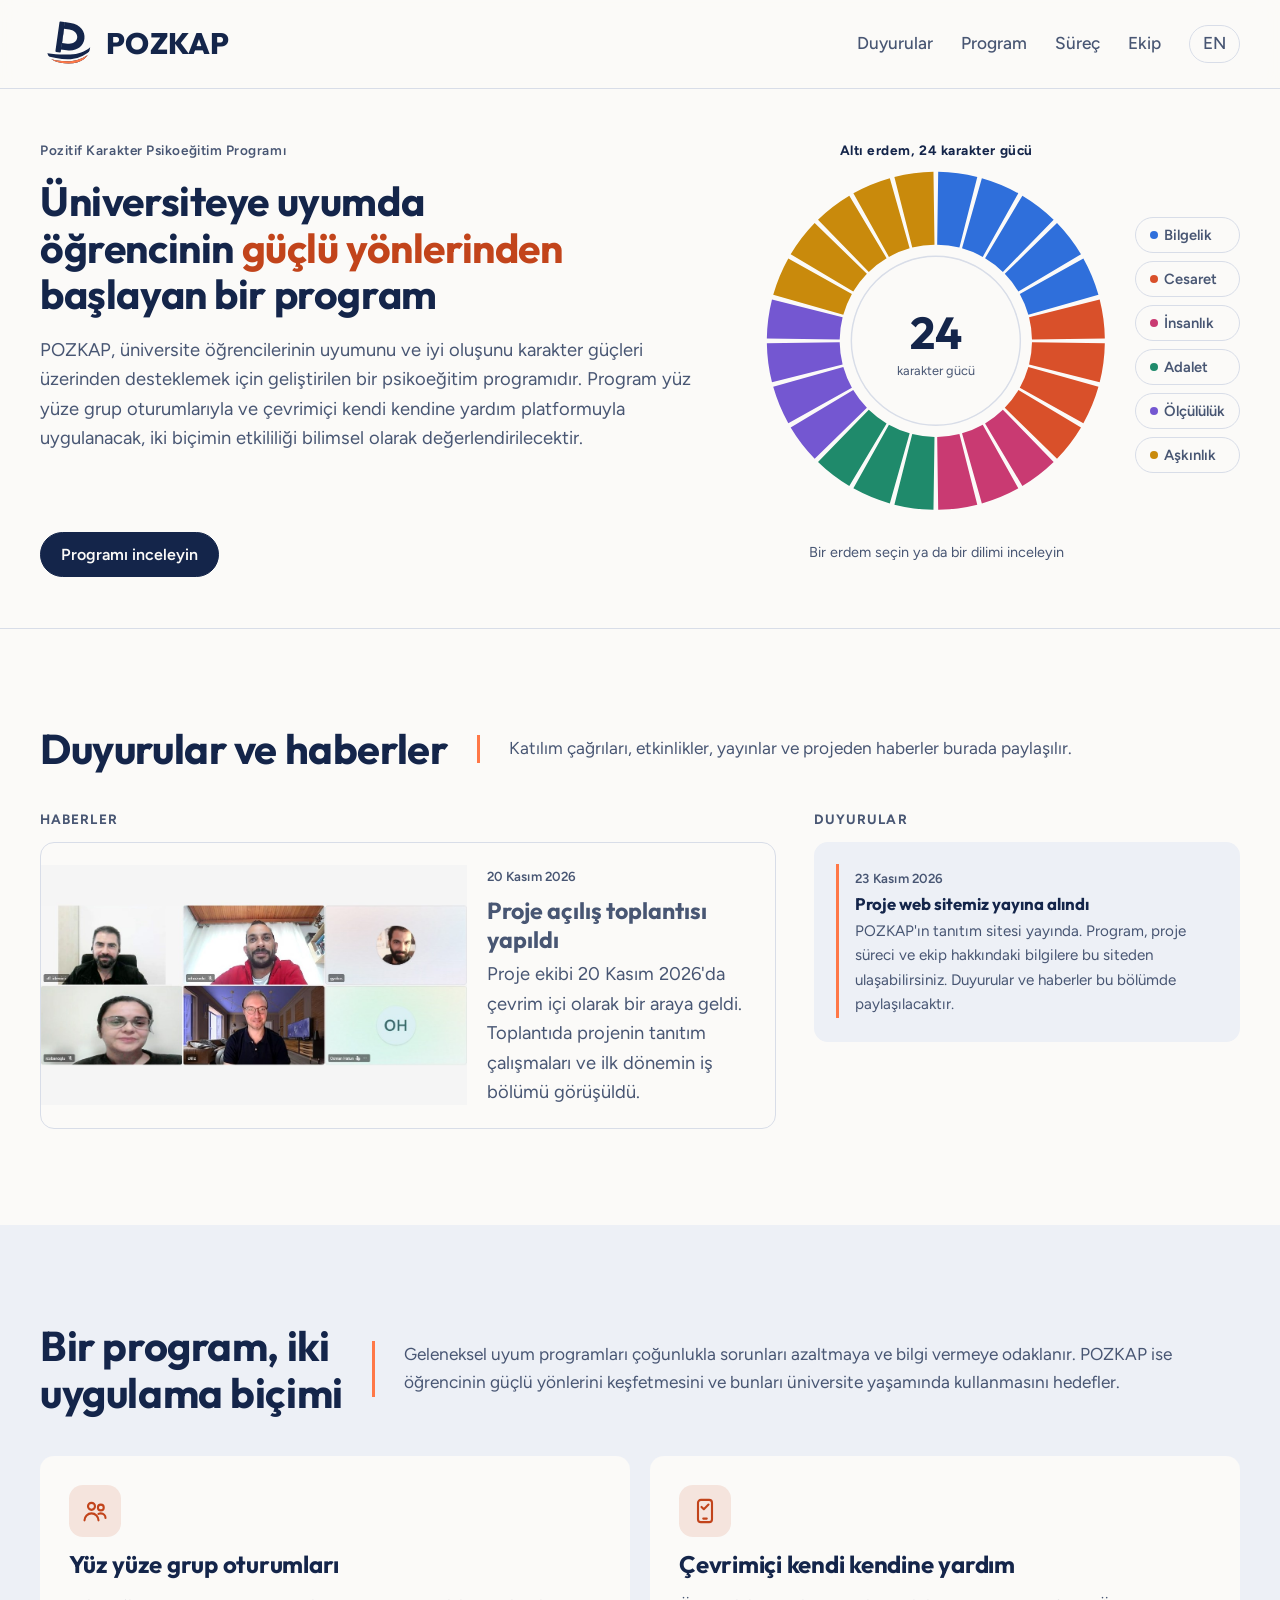
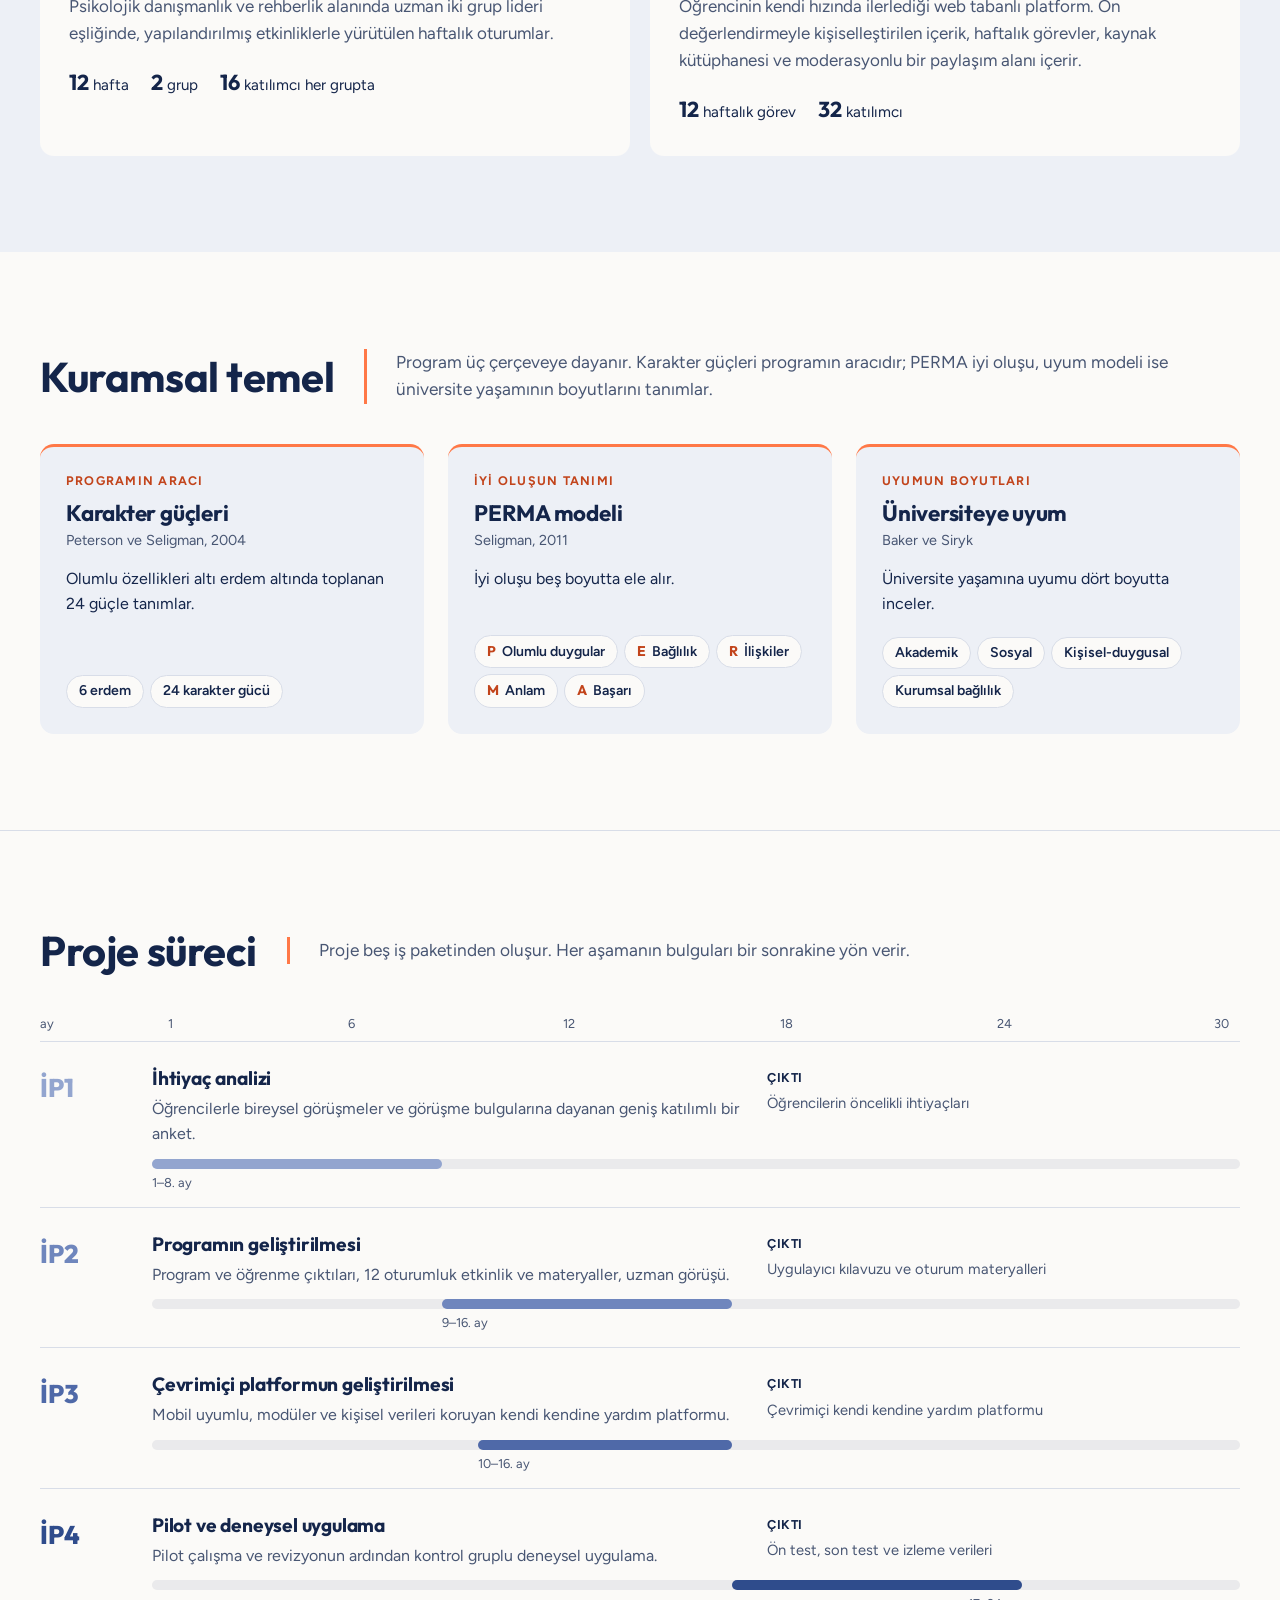
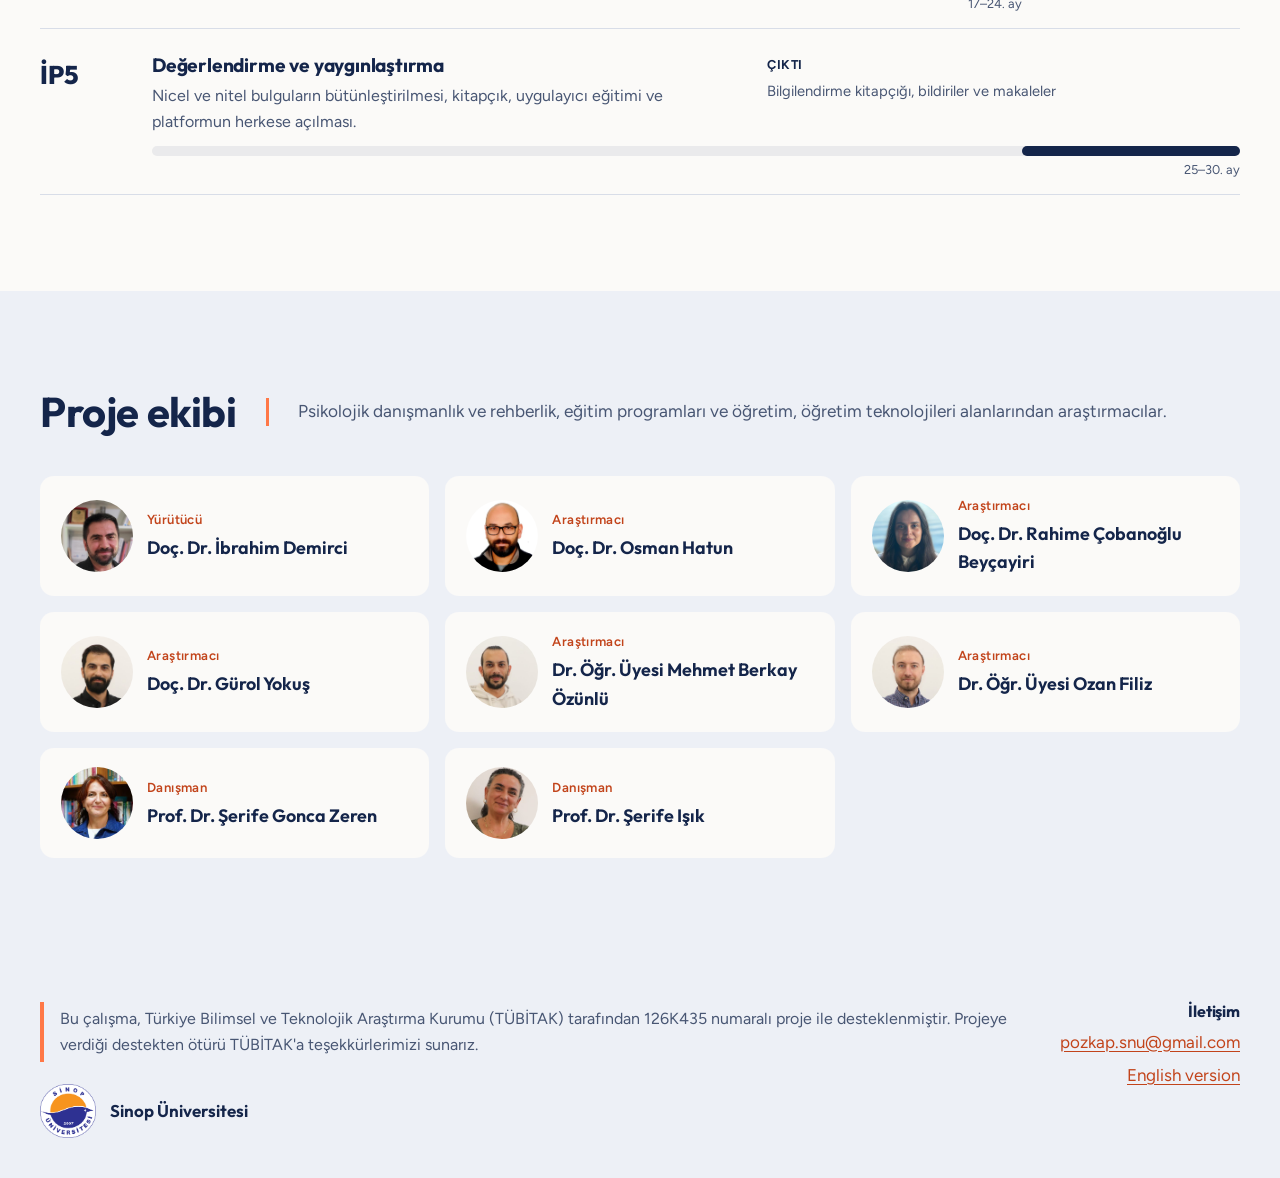
==== commit a61ae958: "Kuramsal temel bloğu: üç eş kart Co-Authored-By: Claude Opus 5.5 <noreply@anthropic.com>" ====
--- a/index.html
+++ b/index.html
@@ -11,7 +11,7 @@
 <link rel="preconnect" href="https://fonts.googleapis.com">
 <link rel="preconnect" href="https://fonts.gstatic.com" crossorigin>
 <link href="https://fonts.googleapis.com/css2?family=Outfit:wght@500;600;700;800&family=Figtree:wght@400;500;600&display=swap" rel="stylesheet">
-<link rel="stylesheet" href="style.css?v=11">
+<link rel="stylesheet" href="style.css?v=15">
 <meta name="theme-color" content="#fbfaf8" media="(prefers-color-scheme: light)">
 <meta name="theme-color" content="#0f1b33" media="(prefers-color-scheme: dark)">
 <meta property="og:type" content="website">
@@ -134,22 +134,30 @@
     <div class="wrap">
       <div class="section-head reveal">
         <h2>Kuramsal temel</h2>
-        <p>Program üç çerçeveyi bir araya getirir. Karakter güçleri programın aracıdır, PERMA iyi oluşu, uyum modeli ise üniversite yaşamının boyutlarını tanımlar.</p>
+        <p>Program üç çerçeveye dayanır. Karakter güçleri programın aracıdır; PERMA iyi oluşu, uyum modeli ise üniversite yaşamının boyutlarını tanımlar.</p>
       </div>
       <div class="basis reveal">
-        <div>
+        <article class="basis-card">
+          <p class="basis-role">Programın aracı</p>
           <h3>Karakter güçleri</h3>
-          <p>Peterson ve Seligman'ın (2004) sınıflaması, olumlu özellikleri altı erdem altında toplanan 24 güçle tanımlar.</p>
-        </div>
-        <div>
-          <h3>PERMA iyi oluş modeli</h3>
-          <p>İyi oluşu olumlu duygular, bağlılık, ilişkiler, anlam ve başarı boyutlarıyla ele alan model.</p>
-          <div class="perma" aria-hidden="true"><span>P</span><span>E</span><span>R</span><span>M</span><span>A</span></div>
-        </div>
-        <div>
+          <p class="basis-src">Peterson ve Seligman, 2004</p>
+          <p class="basis-text">Olumlu özellikleri altı erdem altında toplanan 24 güçle tanımlar.</p>
+          <ul class="basis-dims"><li>6 erdem</li><li>24 karakter gücü</li></ul>
+        </article>
+        <article class="basis-card">
+          <p class="basis-role">İyi oluşun tanımı</p>
+          <h3>PERMA modeli</h3>
+          <p class="basis-src">Seligman, 2011</p>
+          <p class="basis-text">İyi oluşu beş boyutta ele alır.</p>
+          <ul class="basis-dims"><li><b>P</b> Olumlu duygular</li><li><b>E</b> Bağlılık</li><li><b>R</b> İlişkiler</li><li><b>M</b> Anlam</li><li><b>A</b> Başarı</li></ul>
+        </article>
+        <article class="basis-card">
+          <p class="basis-role">Uyumun boyutları</p>
           <h3>Üniversiteye uyum</h3>
-          <p>Baker ve Siryk'in modeli uyumu akademik, sosyal, kişisel-duygusal ve kurumsal bağlılık boyutlarında inceler.</p>
-        </div>
+          <p class="basis-src">Baker ve Siryk</p>
+          <p class="basis-text">Üniversite yaşamına uyumu dört boyutta inceler.</p>
+          <ul class="basis-dims"><li>Akademik</li><li>Sosyal</li><li>Kişisel-duygusal</li><li>Kurumsal bağlılık</li></ul>
+        </article>
       </div>
     </div>
   </section>
@@ -226,6 +234,7 @@
   </div>
 </footer>
 
-<script src="site.js?v=11" defer></script>
+<a class="to-top" href="#" aria-label="Sayfanın başına dön" hidden><svg viewBox="0 0 24 24" aria-hidden="true"><path d="M12 19V5M5 12l7-7 7 7" fill="none" stroke="currentColor" stroke-width="2.4" stroke-linecap="round" stroke-linejoin="round"/></svg></a>
+<script src="site.js?v=14" defer></script>
 </body>
 </html>
--- a/style.css
+++ b/style.css
@@ -228,17 +228,17 @@
 .facts li { font-size: 0.95rem; }
 .facts b { font-family: var(--display); font-size: 1.35rem; margin-right: 4px; }
 
-/* Kuramsal temel */
-.basis { display: grid; grid-template-columns: repeat(3, minmax(0, 1fr)); gap: 28px; }
-@media (max-width: 820px) { .basis { grid-template-columns: 1fr; } }
-.basis h3 { font-size: 1.2rem; margin-bottom: 8px; }
-.basis p { margin: 0; color: var(--ink-soft); font-size: 1rem; }
-.perma { display: flex; gap: 6px; margin-top: 12px; }
-.perma span {
-  font-family: var(--display); font-weight: 700; width: 34px; height: 34px;
-  border-radius: 8px; display: grid; place-items: center;
-  background: var(--panel); color: var(--ink);
-}
+/* Kuramsal temel: üç eş kart; rol, başlık, kaynak, tek cümle, boyutlar (boyutlar kartın dibinde hizalı) */
+.basis { display: grid; grid-template-columns: repeat(3, minmax(0, 1fr)); gap: 24px; }
+@media (max-width: 900px) { .basis { grid-template-columns: 1fr; } }
+.basis-card { background: var(--panel); border-top: 3px solid var(--coral); border-radius: var(--radius); padding: 24px 26px 26px; display: flex; flex-direction: column; }
+.basis-role { margin: 0 0 10px; font-size: 0.78rem; font-weight: 700; letter-spacing: 0.1em; text-transform: uppercase; color: var(--accent); }
+.basis h3 { font-size: 1.4rem; margin: 0 0 2px; }
+.basis .basis-src { margin: 0 0 14px; font-size: 0.9rem; color: var(--ink-soft); }
+.basis .basis-text { margin: 0 0 20px; color: var(--ink); font-size: 1rem; }
+.basis-dims { list-style: none; padding: 0; margin: auto 0 0; display: flex; flex-wrap: wrap; gap: 6px; }
+.basis-dims li { margin: 0; background: var(--paper); border: 1.5px solid var(--line); border-radius: 999px; padding: 4px 12px; font-size: 0.88rem; font-weight: 600; color: var(--ink); }
+.basis-dims b { font-family: var(--display); color: var(--accent); margin-right: 3px; }
 
 /* Süreç: iş paketleri sıralıdır, numara gerçek sırayı gösterir */
 .steps { list-style: none; margin: 0; padding: 0; counter-reset: wp; }
@@ -397,3 +397,17 @@
 .feed time { font-size: 0.82rem; font-weight: 600; color: var(--ink-soft); letter-spacing: .02em; }
 .feed .more { display: inline-block; margin-top: 8px; font-weight: 600; font-size: 0.92rem; }
 .feed .more::after { content: " \2192"; }
+
+/* Başa dön düğmesi */
+.to-top {
+  position: fixed; right: clamp(16px, 3vw, 32px); bottom: clamp(16px, 3vw, 32px); z-index: 6;
+  width: 52px; height: 52px; border-radius: 50%; display: grid; place-items: center;
+  background: var(--ink); color: var(--paper); box-shadow: 0 6px 20px rgb(20 37 74 / .25);
+  opacity: 0; transform: translateY(12px); pointer-events: none;
+  transition: opacity .25s ease, transform .25s ease, background-color .2s ease;
+}
+.to-top.show { opacity: 1; transform: none; pointer-events: auto; }
+.to-top:hover { background: var(--accent); }
+.to-top:focus-visible { outline: 3px solid var(--coral); outline-offset: 3px; }
+.to-top svg { width: 22px; height: 22px; }
+@media (prefers-reduced-motion: reduce) { .to-top { transition: none; } }
